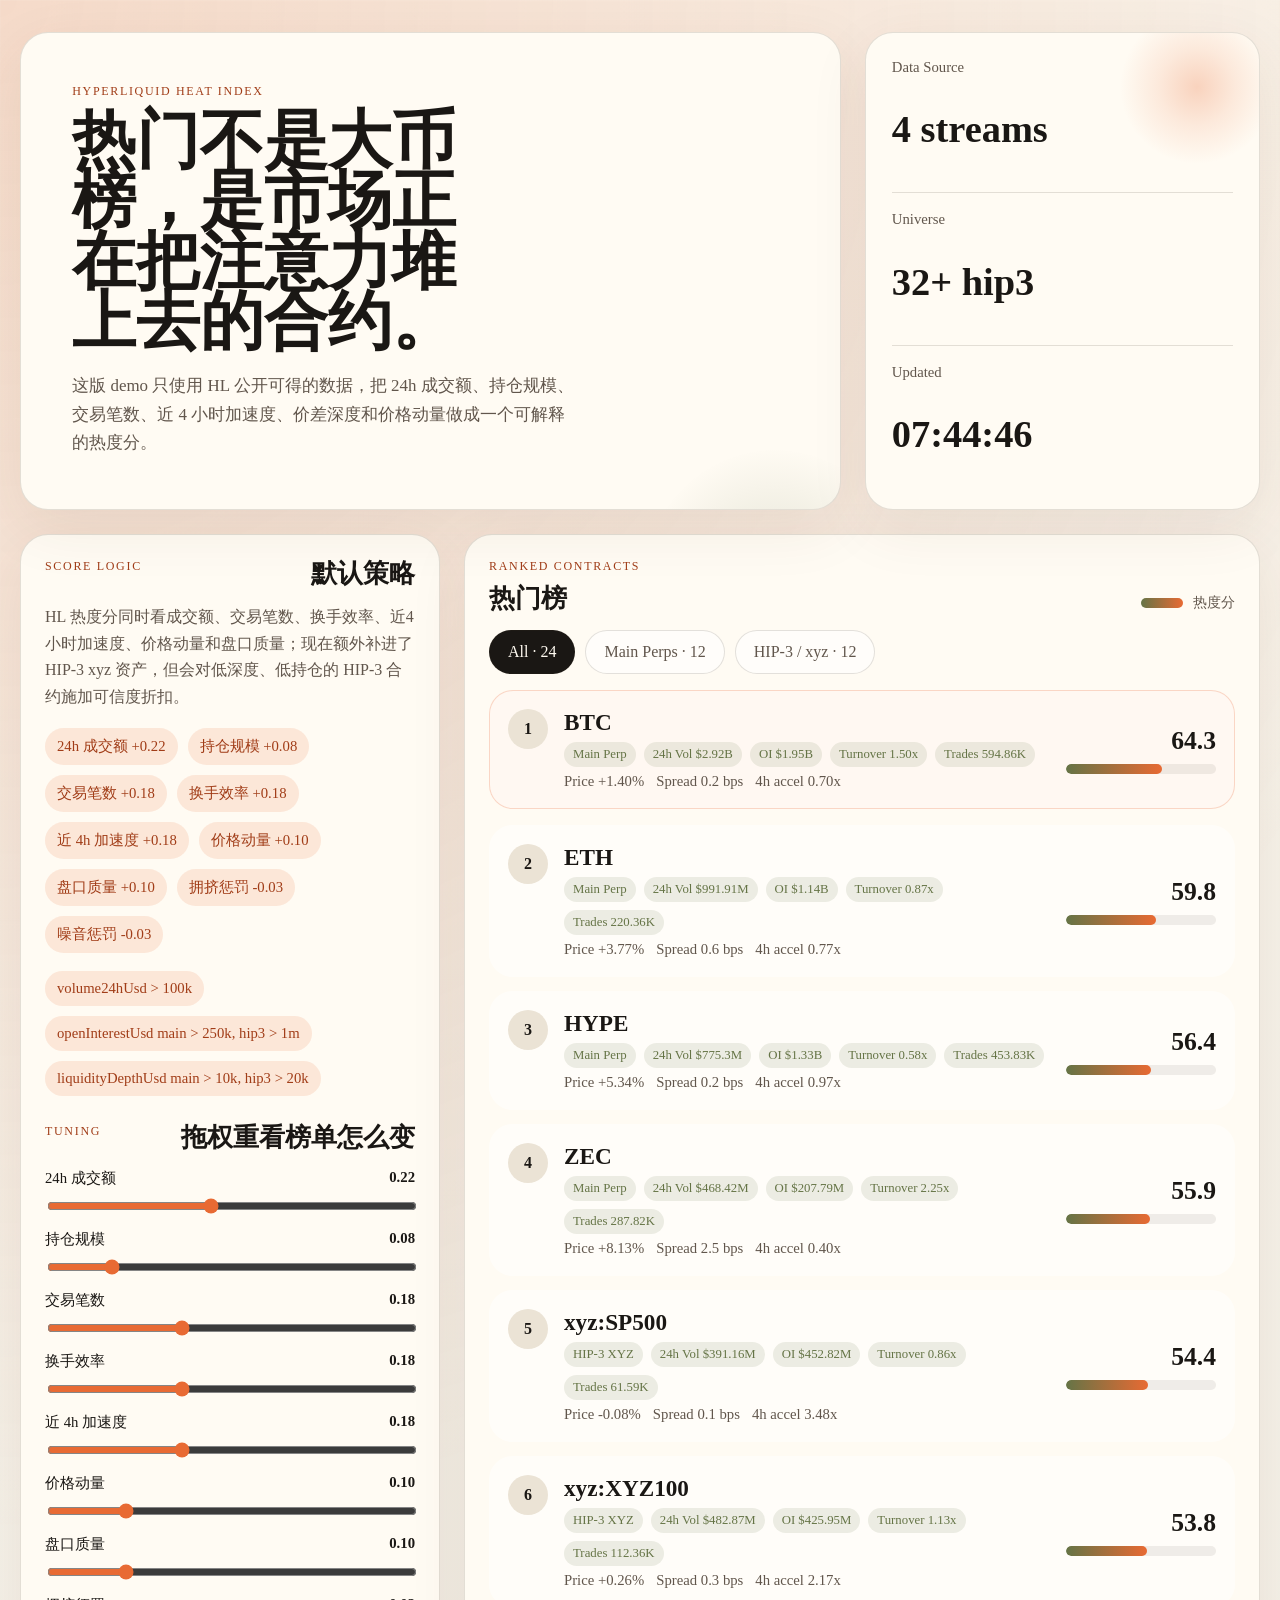
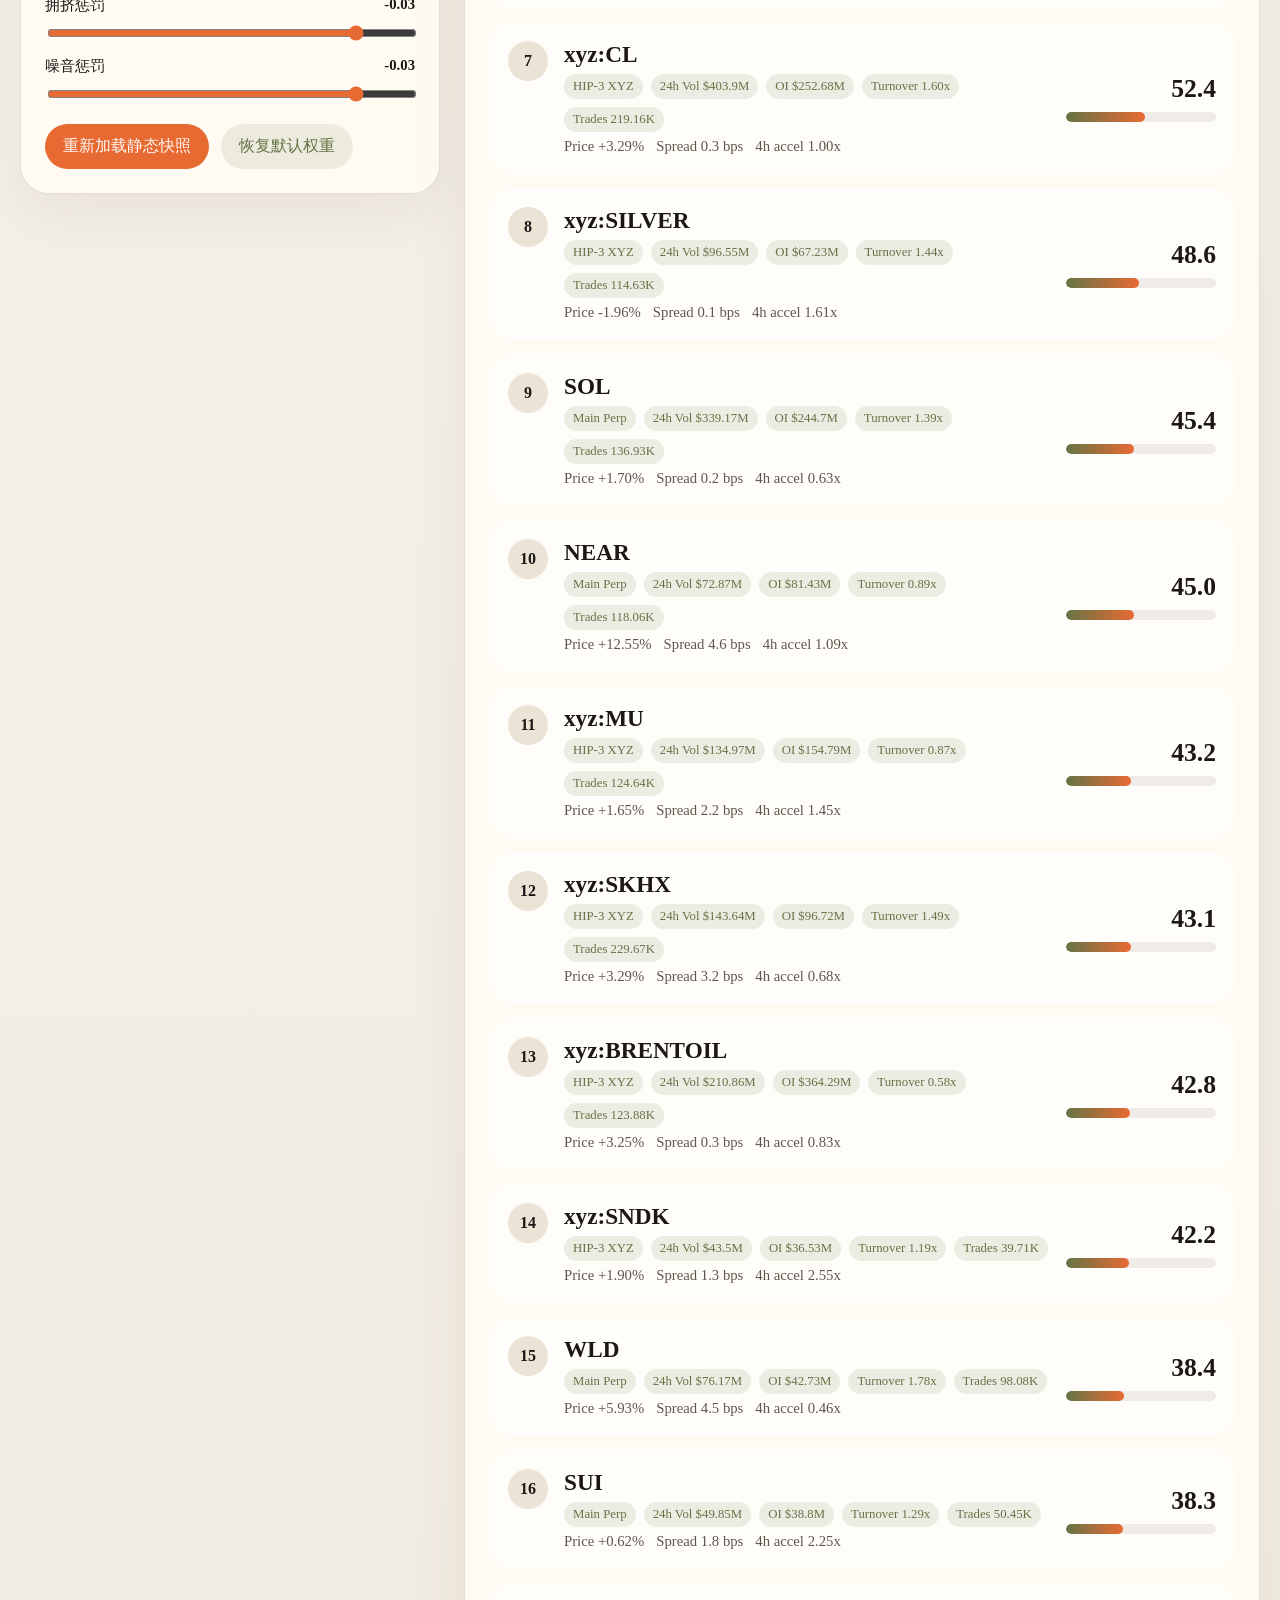
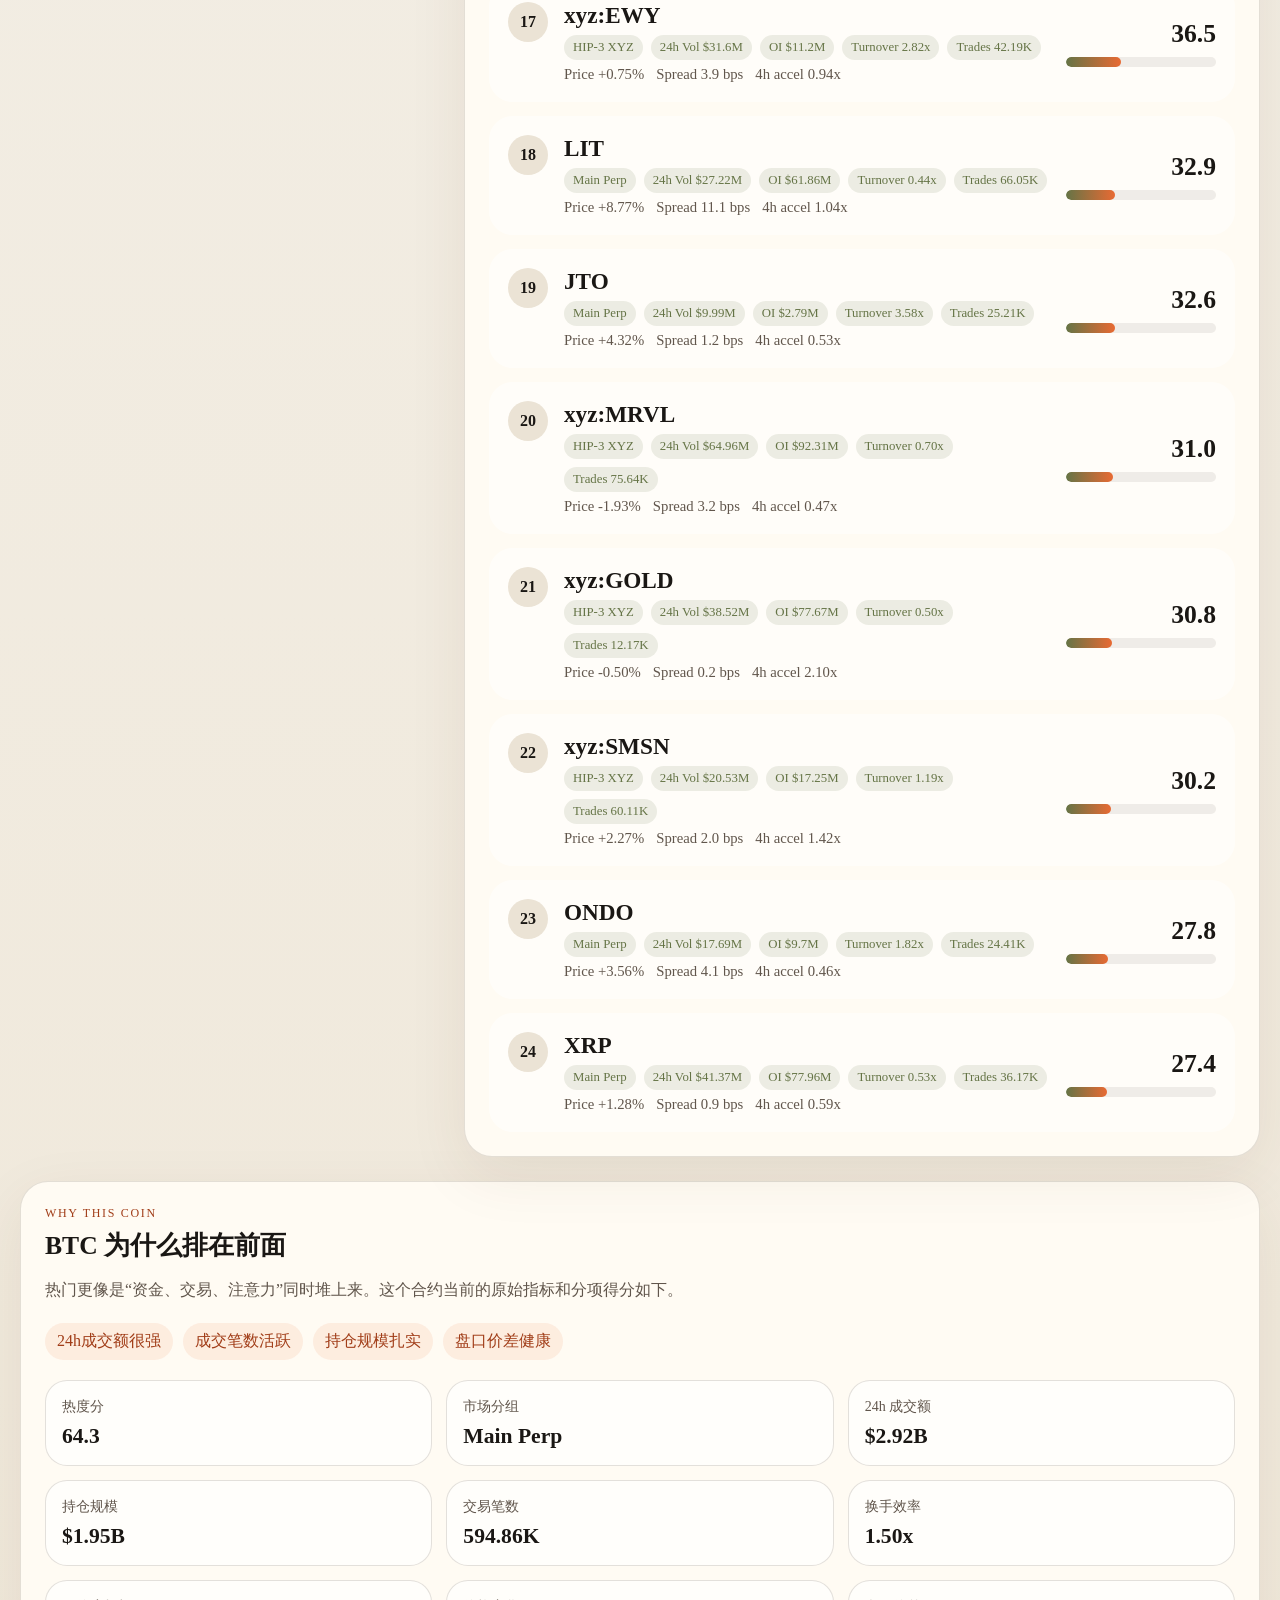
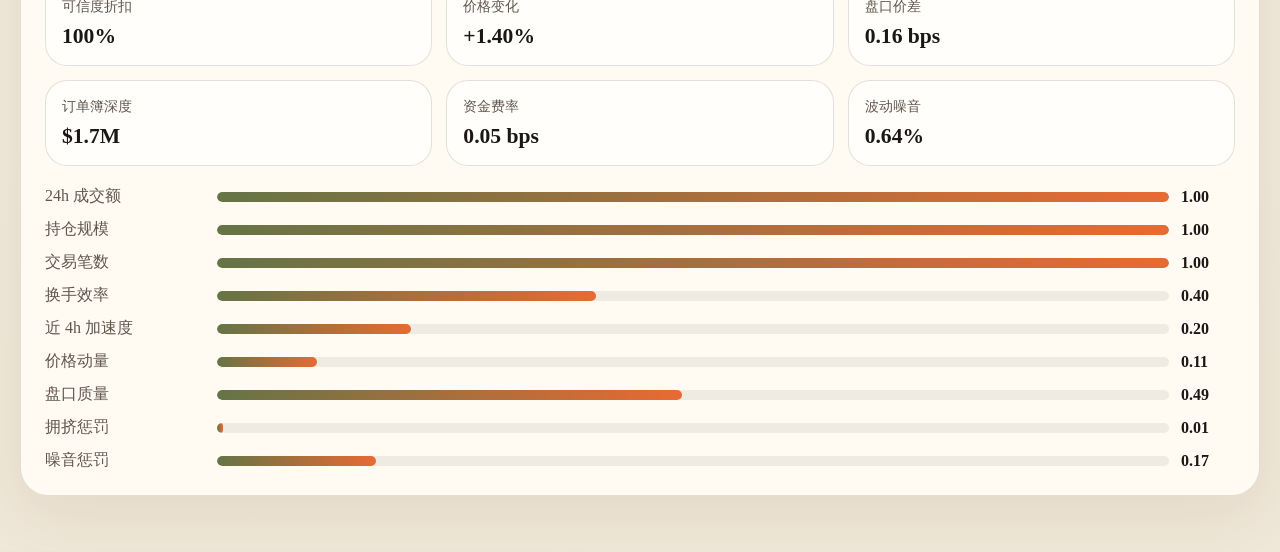
==== public/index.html @ 8cb5f877 "feat: add hyperliquid hot score demo" ====
<!doctype html>
<html lang="zh-CN">
  <head>
    <meta charset="UTF-8" />
    <meta name="viewport" content="width=device-width, initial-scale=1.0" />
    <title>HL Hot Score Demo</title>
    <link rel="stylesheet" href="./style.css" />
  </head>
  <body>
    <div class="page-shell">
      <section class="hero">
        <div class="hero-copy">
          <p class="eyebrow">Hyperliquid Heat Index</p>
          <h1>热门不是大币榜，是市场正在把注意力堆上去的合约。</h1>
          <p class="hero-text">
            这版 demo 只使用 HL 公开可得的数据，把 24h 成交额、持仓规模、交易笔数、近 4
            小时加速度、价差深度和价格动量做成一个可解释的热度分。
          </p>
        </div>
        <div class="hero-card">
          <div class="pulse"></div>
          <div class="hero-stat">
            <span>Data Source</span>
            <strong id="sourceCount">3 streams</strong>
          </div>
          <div class="hero-stat">
            <span>Universe</span>
            <strong id="candidateCount">--</strong>
          </div>
          <div class="hero-stat">
            <span>Updated</span>
            <strong id="updatedAt">--</strong>
          </div>
        </div>
      </section>

      <section class="workspace">
        <aside class="panel strategy-panel">
          <div class="panel-head">
            <p class="kicker">Score logic</p>
            <h2>默认策略</h2>
          </div>
          <p id="strategySummary" class="summary"></p>
          <div class="formula" id="formula"></div>
          <div class="filters" id="filters"></div>

          <div class="panel-head compact">
            <p class="kicker">Tuning</p>
            <h3>拖权重看榜单怎么变</h3>
          </div>
          <div id="sliders" class="sliders"></div>

          <div class="actions">
            <button id="refreshBtn" class="primary">刷新真实数据</button>
            <button id="resetBtn" class="ghost">恢复默认权重</button>
          </div>
        </aside>

        <main class="panel leaderboard-panel">
          <div class="panel-head">
            <div>
              <p class="kicker">Ranked contracts</p>
              <h2>热门榜</h2>
            </div>
            <div class="legend">
              <span class="legend-bar"></span>
              <span>热度分</span>
            </div>
          </div>
          <div id="segmentTabs" class="segment-tabs"></div>
          <div id="leaderboard" class="leaderboard"></div>
        </main>
      </section>

      <section class="panel detail-panel">
        <div class="panel-head">
          <div>
            <p class="kicker">Why this coin</p>
            <h2 id="detailTitle">点击右侧榜单查看拆解</h2>
          </div>
        </div>
        <div id="detailContent" class="detail-content empty">
          这里会展示单个合约的得分拆解、原始指标和为什么它会被判定为“热门”。
        </div>
      </section>
    </div>

    <script src="./app.js"></script>
  </body>
  </html>
---- public/style.css ----
:root {
  color-scheme: light;
  --bg: #f3efe7;
  --bg-strong: #ebe3d5;
  --paper: #fffaf1;
  --ink: #1a1714;
  --ink-soft: #61564c;
  --line: rgba(58, 43, 28, 0.14);
  --accent: #e86a33;
  --accent-deep: #a13d18;
  --accent-soft: rgba(232, 106, 51, 0.14);
  --moss: #657446;
  --shadow: 0 18px 60px rgba(86, 54, 28, 0.08);
  --radius: 28px;
}

* {
  box-sizing: border-box;
}

html,
body {
  margin: 0;
  min-height: 100%;
  font-family: Georgia, 'Iowan Old Style', 'Palatino Linotype', serif;
  background:
    radial-gradient(circle at top left, rgba(232, 106, 51, 0.18), transparent 28%),
    linear-gradient(180deg, #f8f3ea 0%, var(--bg) 42%, #efe7d8 100%);
  color: var(--ink);
}

body {
  padding: 32px 20px 56px;
}

.page-shell {
  max-width: 1440px;
  margin: 0 auto;
}

.hero {
  display: grid;
  grid-template-columns: minmax(0, 1.35fr) minmax(280px, 0.65fr);
  gap: 24px;
  align-items: stretch;
  margin-bottom: 24px;
}

.hero-copy,
.hero-card,
.panel {
  background: color-mix(in oklab, var(--paper) 88%, white);
  border: 1px solid var(--line);
  border-radius: var(--radius);
  box-shadow: var(--shadow);
}

.hero-copy {
  padding: clamp(28px, 4vw, 52px);
  position: relative;
  overflow: hidden;
}

.hero-copy::after {
  content: '';
  position: absolute;
  inset: auto -8% -42% auto;
  width: 260px;
  height: 260px;
  border-radius: 999px;
  background: radial-gradient(circle, rgba(101, 116, 70, 0.18), transparent 72%);
}

.eyebrow,
.kicker {
  margin: 0 0 12px;
  letter-spacing: 0.14em;
  text-transform: uppercase;
  font-size: 12px;
  color: var(--accent-deep);
}

h1,
h2,
h3,
p {
  margin: 0;
}

h1 {
  max-width: 12ch;
  font-size: clamp(2.8rem, 5vw, 5rem);
  line-height: 0.94;
  font-weight: 600;
}

.hero-text {
  max-width: 60ch;
  margin-top: 20px;
  color: var(--ink-soft);
  font-size: 1.06rem;
  line-height: 1.7;
}

.hero-card {
  position: relative;
  padding: 26px;
  display: grid;
  gap: 18px;
  overflow: hidden;
}

.pulse {
  position: absolute;
  top: -26px;
  right: -18px;
  width: 160px;
  height: 160px;
  border-radius: 999px;
  background:
    radial-gradient(circle, rgba(232, 106, 51, 0.28) 0%, rgba(232, 106, 51, 0.12) 34%, transparent 68%);
  animation: pulse 5s ease-in-out infinite;
}

.hero-stat {
  position: relative;
  z-index: 1;
  display: grid;
  gap: 4px;
  padding-bottom: 14px;
  border-bottom: 1px solid var(--line);
}

.hero-stat:last-child {
  border-bottom: 0;
  padding-bottom: 0;
}

.hero-stat span {
  color: var(--ink-soft);
  font-size: 0.92rem;
}

.hero-stat strong {
  font-size: clamp(1.5rem, 3vw, 2.4rem);
  font-weight: 600;
}

.workspace {
  display: grid;
  grid-template-columns: minmax(320px, 420px) minmax(0, 1fr);
  gap: 24px;
  align-items: start;
}

.panel {
  padding: 24px;
}

.panel-head {
  display: flex;
  justify-content: space-between;
  gap: 16px;
  align-items: end;
  margin-bottom: 18px;
}

.panel-head.compact {
  margin-top: 28px;
}

.panel-head h2,
.panel-head h3 {
  font-size: 1.6rem;
  line-height: 1;
}

.summary,
.detail-copy,
.metric-note {
  color: var(--ink-soft);
  line-height: 1.65;
}

.formula,
.filters {
  display: flex;
  flex-wrap: wrap;
  gap: 10px;
  margin-top: 18px;
}

.formula span,
.filters span {
  padding: 9px 12px;
  border-radius: 999px;
  background: var(--accent-soft);
  color: var(--accent-deep);
  font-size: 0.92rem;
}

.sliders {
  display: grid;
  gap: 14px;
  margin-top: 16px;
}

.slider-row {
  display: grid;
  gap: 8px;
}

.slider-meta {
  display: flex;
  justify-content: space-between;
  gap: 12px;
  font-size: 0.92rem;
}

.slider-meta strong {
  font-weight: 600;
}

input[type='range'] {
  width: 100%;
  accent-color: var(--accent);
}

.actions {
  display: flex;
  gap: 12px;
  margin-top: 20px;
}

button {
  border: 0;
  border-radius: 999px;
  padding: 12px 18px;
  font: inherit;
  cursor: pointer;
  transition:
    transform 180ms ease,
    background 180ms ease,
    color 180ms ease;
}

button:hover {
  transform: translateY(-1px);
}

button.primary {
  background: var(--accent);
  color: #fff8f4;
}

button.ghost {
  background: rgba(101, 116, 70, 0.12);
  color: var(--moss);
}

.leaderboard {
  display: grid;
  gap: 14px;
}

.segment-tabs {
  display: flex;
  flex-wrap: wrap;
  gap: 10px;
  margin-bottom: 18px;
}

.segment-tab {
  border: 1px solid var(--line);
  background: rgba(255, 255, 255, 0.6);
  color: var(--ink-soft);
}

.segment-tab.active {
  background: var(--ink);
  color: var(--paper);
}

.leader-row {
  display: grid;
  grid-template-columns: auto 1fr auto;
  gap: 16px;
  padding: 18px;
  border-radius: 24px;
  border: 1px solid transparent;
  background: rgba(255, 255, 255, 0.55);
  transition:
    transform 200ms ease,
    border-color 200ms ease,
    background 200ms ease;
  cursor: pointer;
}

.leader-row:hover,
.leader-row.active {
  transform: translateY(-2px);
  border-color: rgba(232, 106, 51, 0.24);
  background: rgba(255, 248, 242, 0.92);
}

.rank {
  width: 40px;
  height: 40px;
  border-radius: 50%;
  background: var(--bg-strong);
  display: grid;
  place-items: center;
  font-weight: 700;
}

.coin-meta {
  display: grid;
  gap: 6px;
}

.coin-meta h3 {
  font-size: 1.45rem;
}

.badges {
  display: flex;
  flex-wrap: wrap;
  gap: 8px;
}

.badge {
  font-size: 0.8rem;
  padding: 5px 9px;
  border-radius: 999px;
  background: rgba(101, 116, 70, 0.12);
  color: var(--moss);
}

.leader-score {
  min-width: 150px;
  display: grid;
  gap: 8px;
  align-content: center;
}

.leader-score strong {
  font-size: 1.6rem;
  text-align: right;
}

.bar {
  width: 100%;
  height: 10px;
  border-radius: 999px;
  overflow: hidden;
  background: rgba(58, 43, 28, 0.08);
}

.bar > span {
  display: block;
  height: 100%;
  border-radius: inherit;
  background: linear-gradient(90deg, var(--moss), var(--accent));
}

.subline {
  display: flex;
  flex-wrap: wrap;
  gap: 12px;
  color: var(--ink-soft);
  font-size: 0.92rem;
}

.legend {
  display: inline-flex;
  align-items: center;
  gap: 10px;
  color: var(--ink-soft);
  font-size: 0.9rem;
}

.legend-bar {
  width: 42px;
  height: 10px;
  border-radius: 999px;
  background: linear-gradient(90deg, var(--moss), var(--accent));
}

.detail-panel {
  margin-top: 24px;
}

.detail-content {
  display: grid;
  gap: 20px;
}

.detail-content.empty {
  color: var(--ink-soft);
}

.detail-grid {
  display: grid;
  grid-template-columns: repeat(3, minmax(0, 1fr));
  gap: 14px;
}

.metric-card {
  padding: 16px;
  border-radius: 22px;
  background: rgba(255, 255, 255, 0.62);
  border: 1px solid var(--line);
}

.metric-card span {
  display: block;
  color: var(--ink-soft);
  font-size: 0.88rem;
  margin-bottom: 8px;
}

.metric-card strong {
  font-size: 1.35rem;
}

.reasons {
  display: flex;
  flex-wrap: wrap;
  gap: 10px;
}

.reason-pill {
  padding: 8px 12px;
  border-radius: 999px;
  background: rgba(232, 106, 51, 0.1);
  color: var(--accent-deep);
}

.breakdown-list {
  display: grid;
  gap: 12px;
}

.breakdown-row {
  display: grid;
  grid-template-columns: 160px 1fr 54px;
  gap: 12px;
  align-items: center;
}

.breakdown-row span {
  color: var(--ink-soft);
}

@keyframes pulse {
  0%,
  100% {
    transform: scale(0.92);
    opacity: 0.88;
  }
  50% {
    transform: scale(1.06);
    opacity: 1;
  }
}

@media (max-width: 980px) {
  .hero,
  .workspace {
    grid-template-columns: 1fr;
  }

  .detail-grid {
    grid-template-columns: 1fr 1fr;
  }
}

@media (max-width: 720px) {
  body {
    padding-inline: 14px;
  }

  .panel,
  .hero-card,
  .hero-copy {
    padding: 18px;
    border-radius: 22px;
  }

  .leader-row {
    grid-template-columns: 1fr;
  }

  .leader-score strong {
    text-align: left;
  }

  .detail-grid {
    grid-template-columns: 1fr;
  }

  .breakdown-row {
    grid-template-columns: 1fr;
  }
}
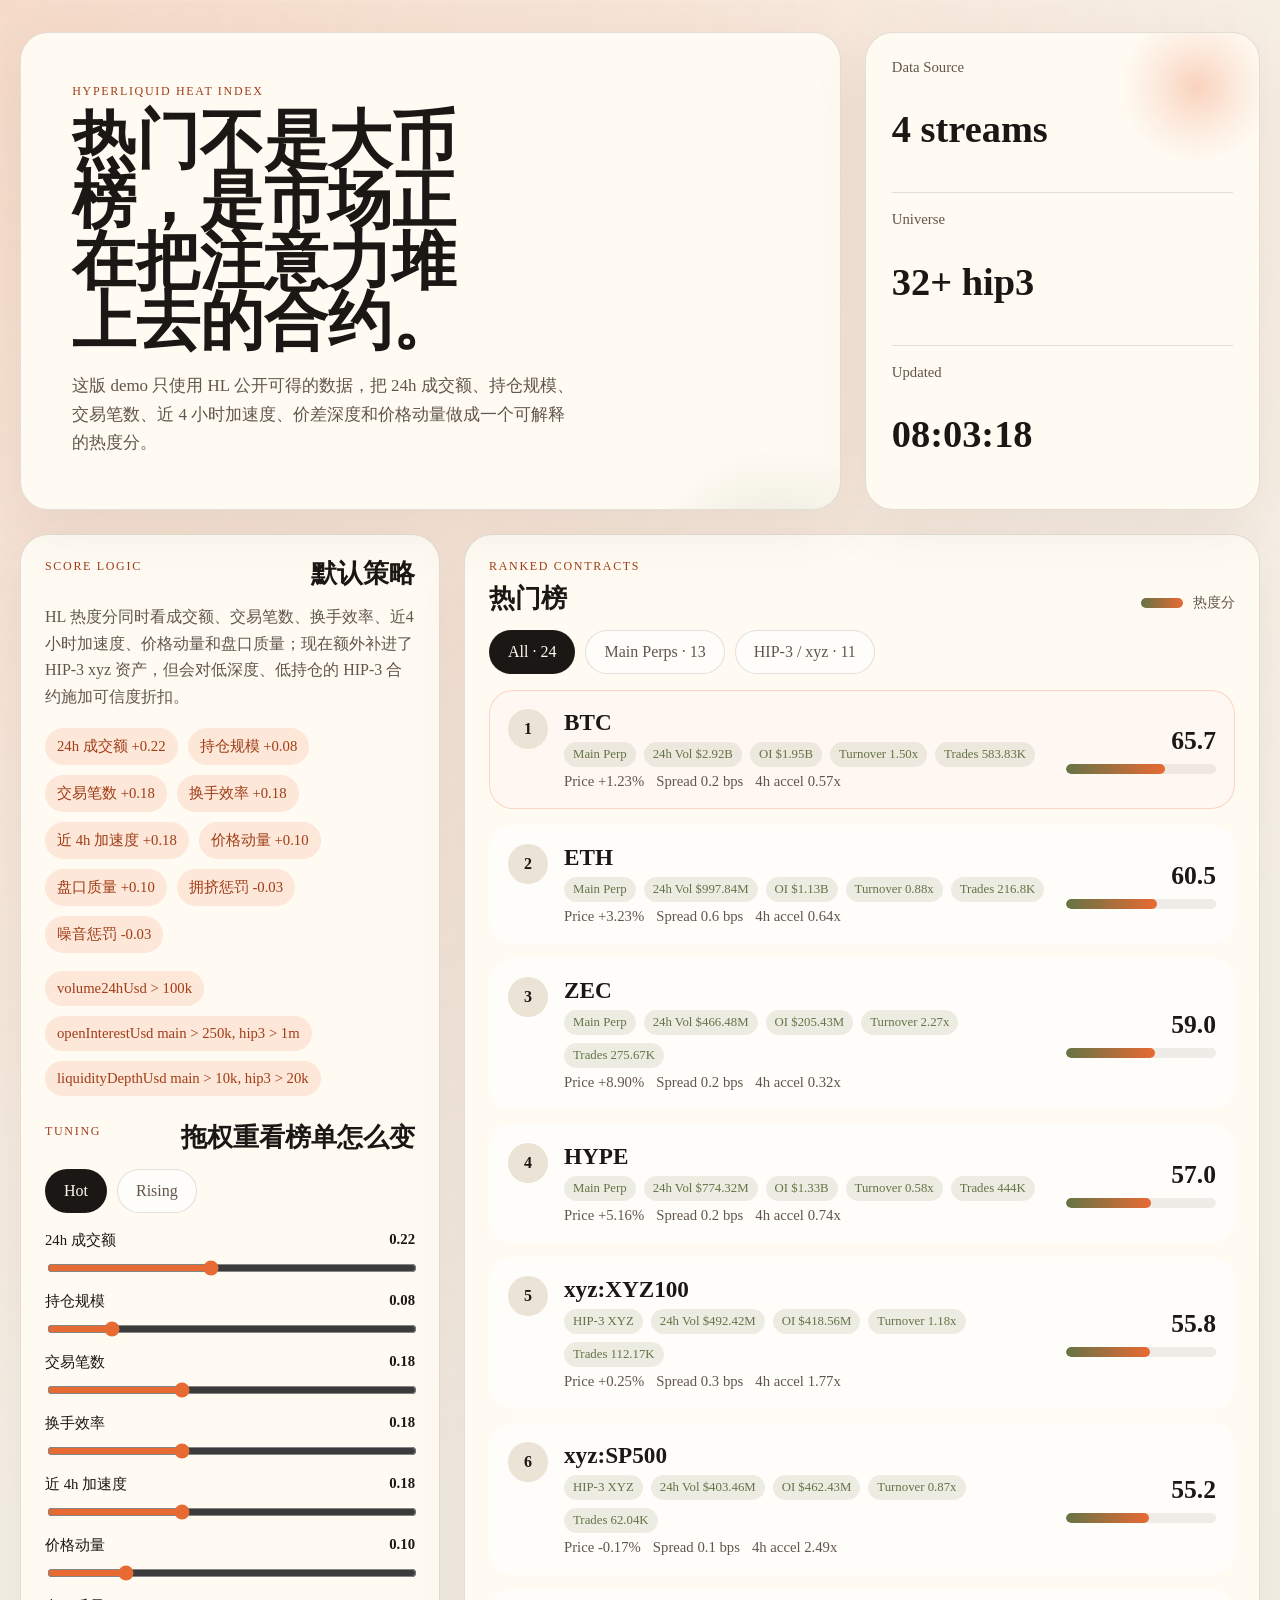
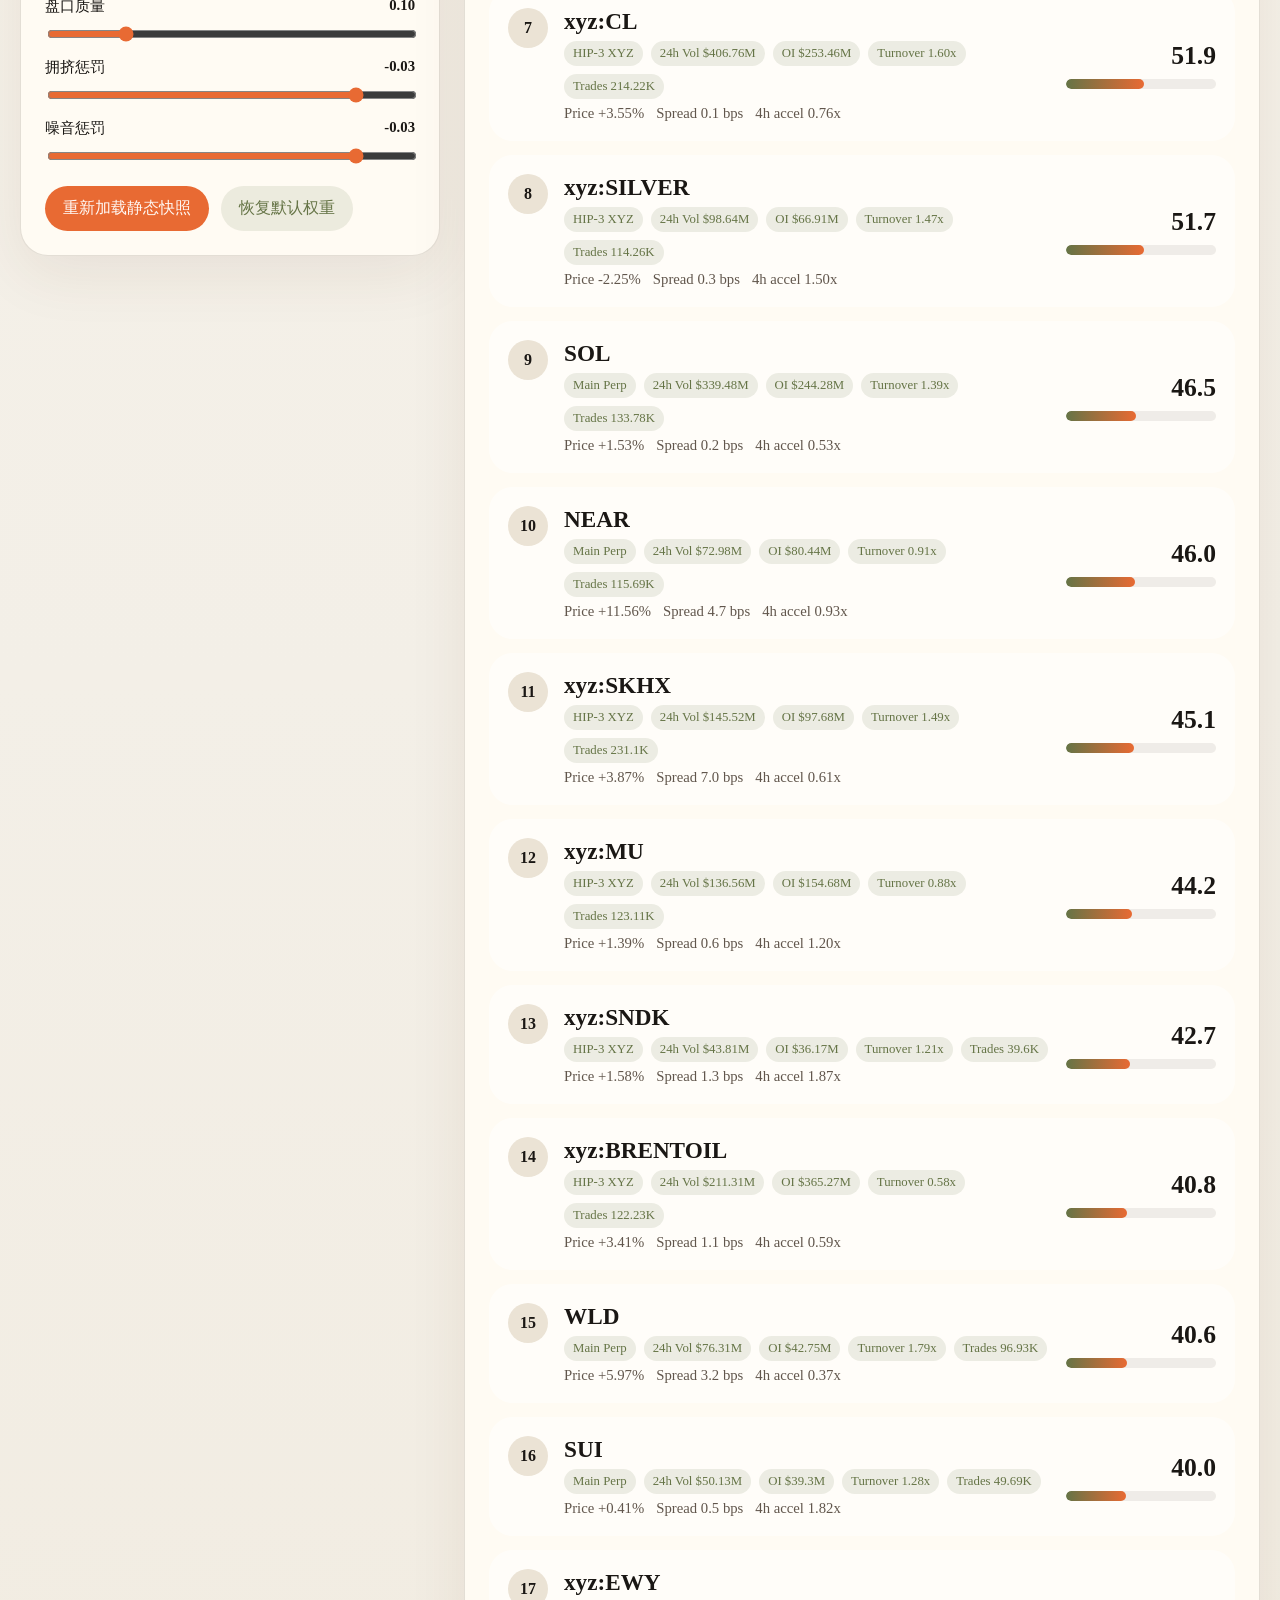
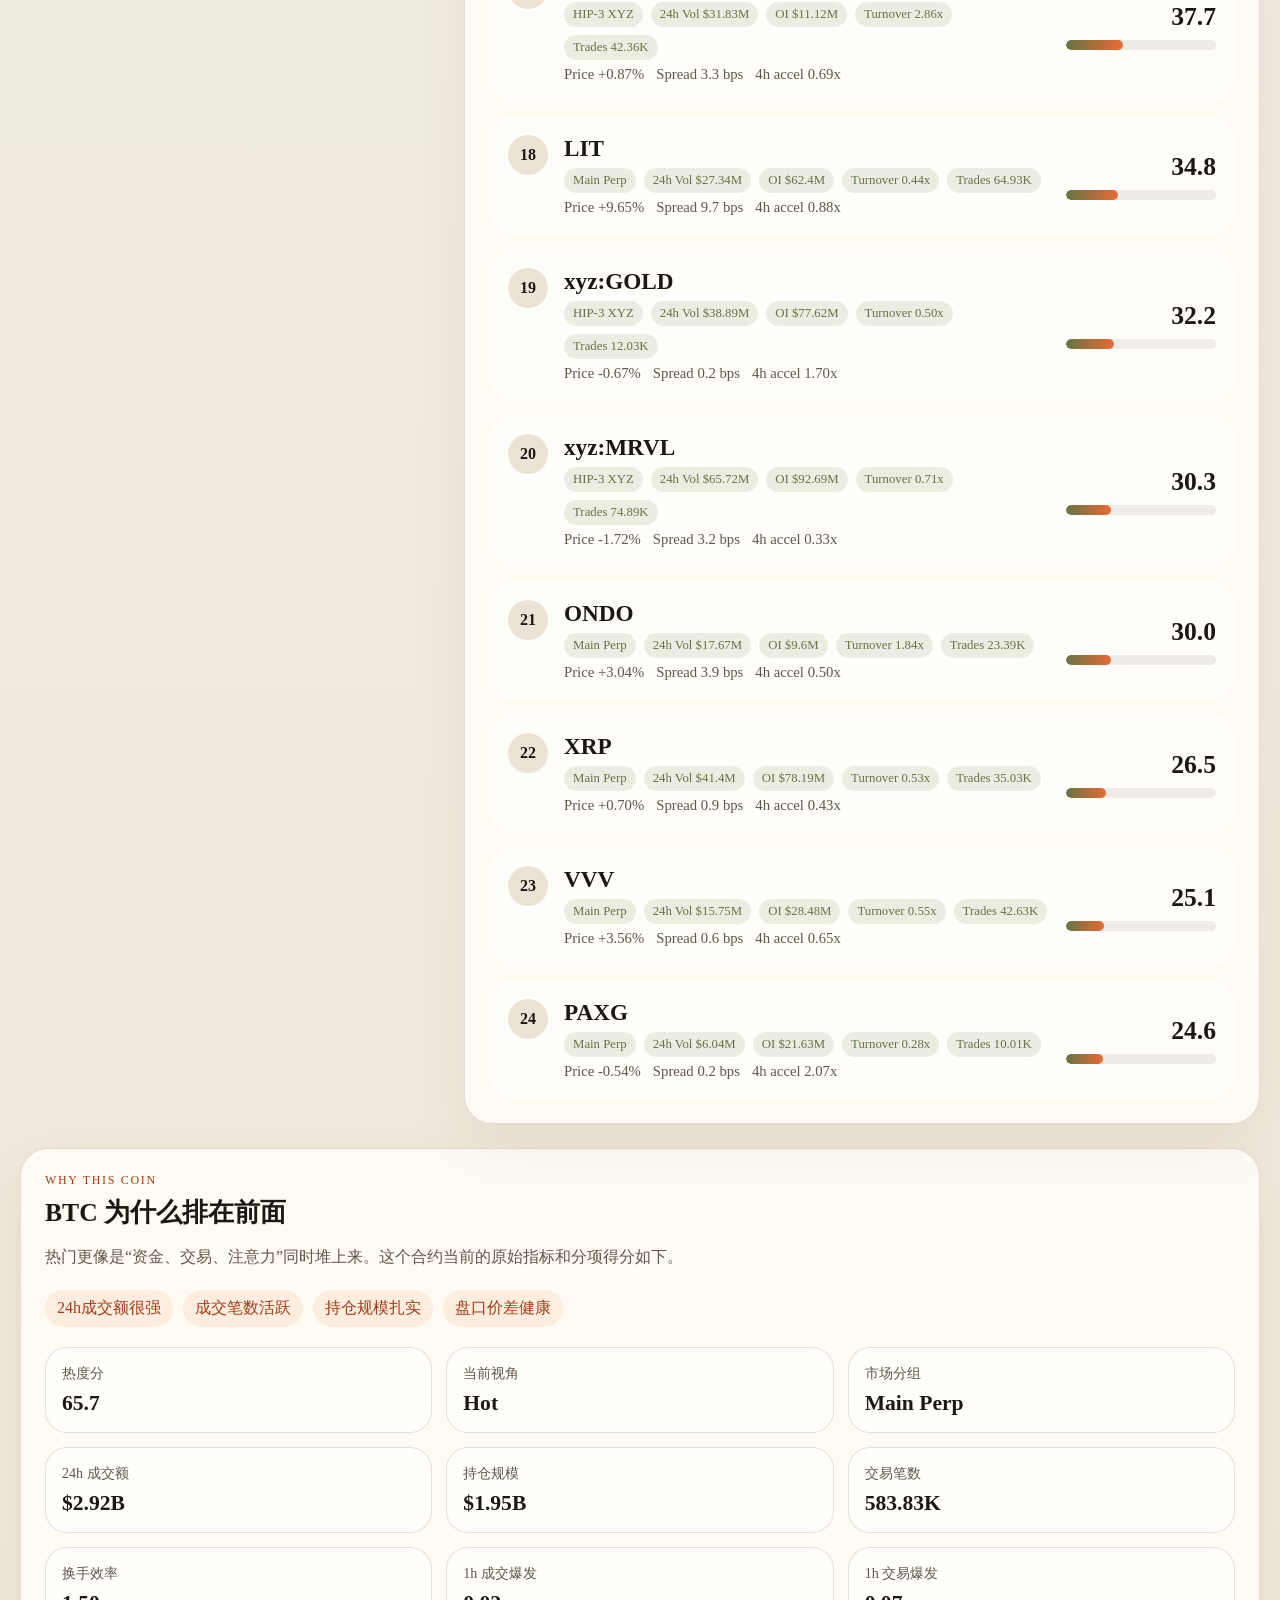
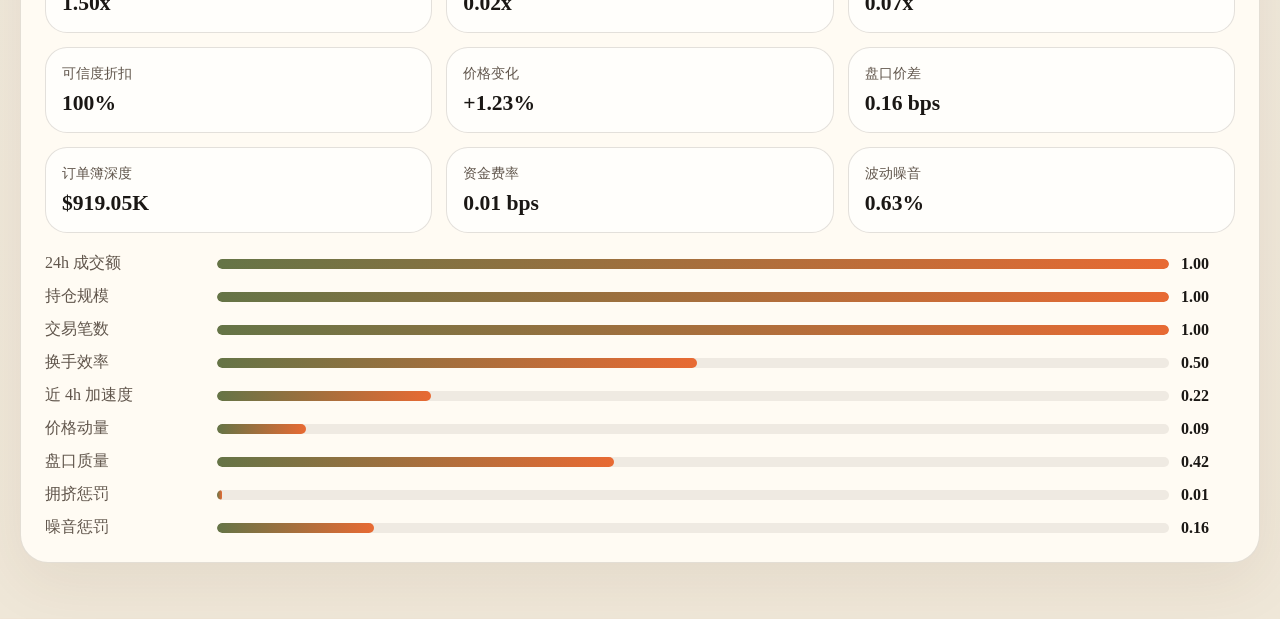
==== commit a8b91a2d: "feat: add rising leaderboard view" ====
--- a/public/index.html
+++ b/public/index.html
@@ -48,6 +48,7 @@
             <p class="kicker">Tuning</p>
             <h3>拖权重看榜单怎么变</h3>
           </div>
+          <div id="viewTabs" class="segment-tabs"></div>
           <div id="sliders" class="sliders"></div>
 
           <div class="actions">
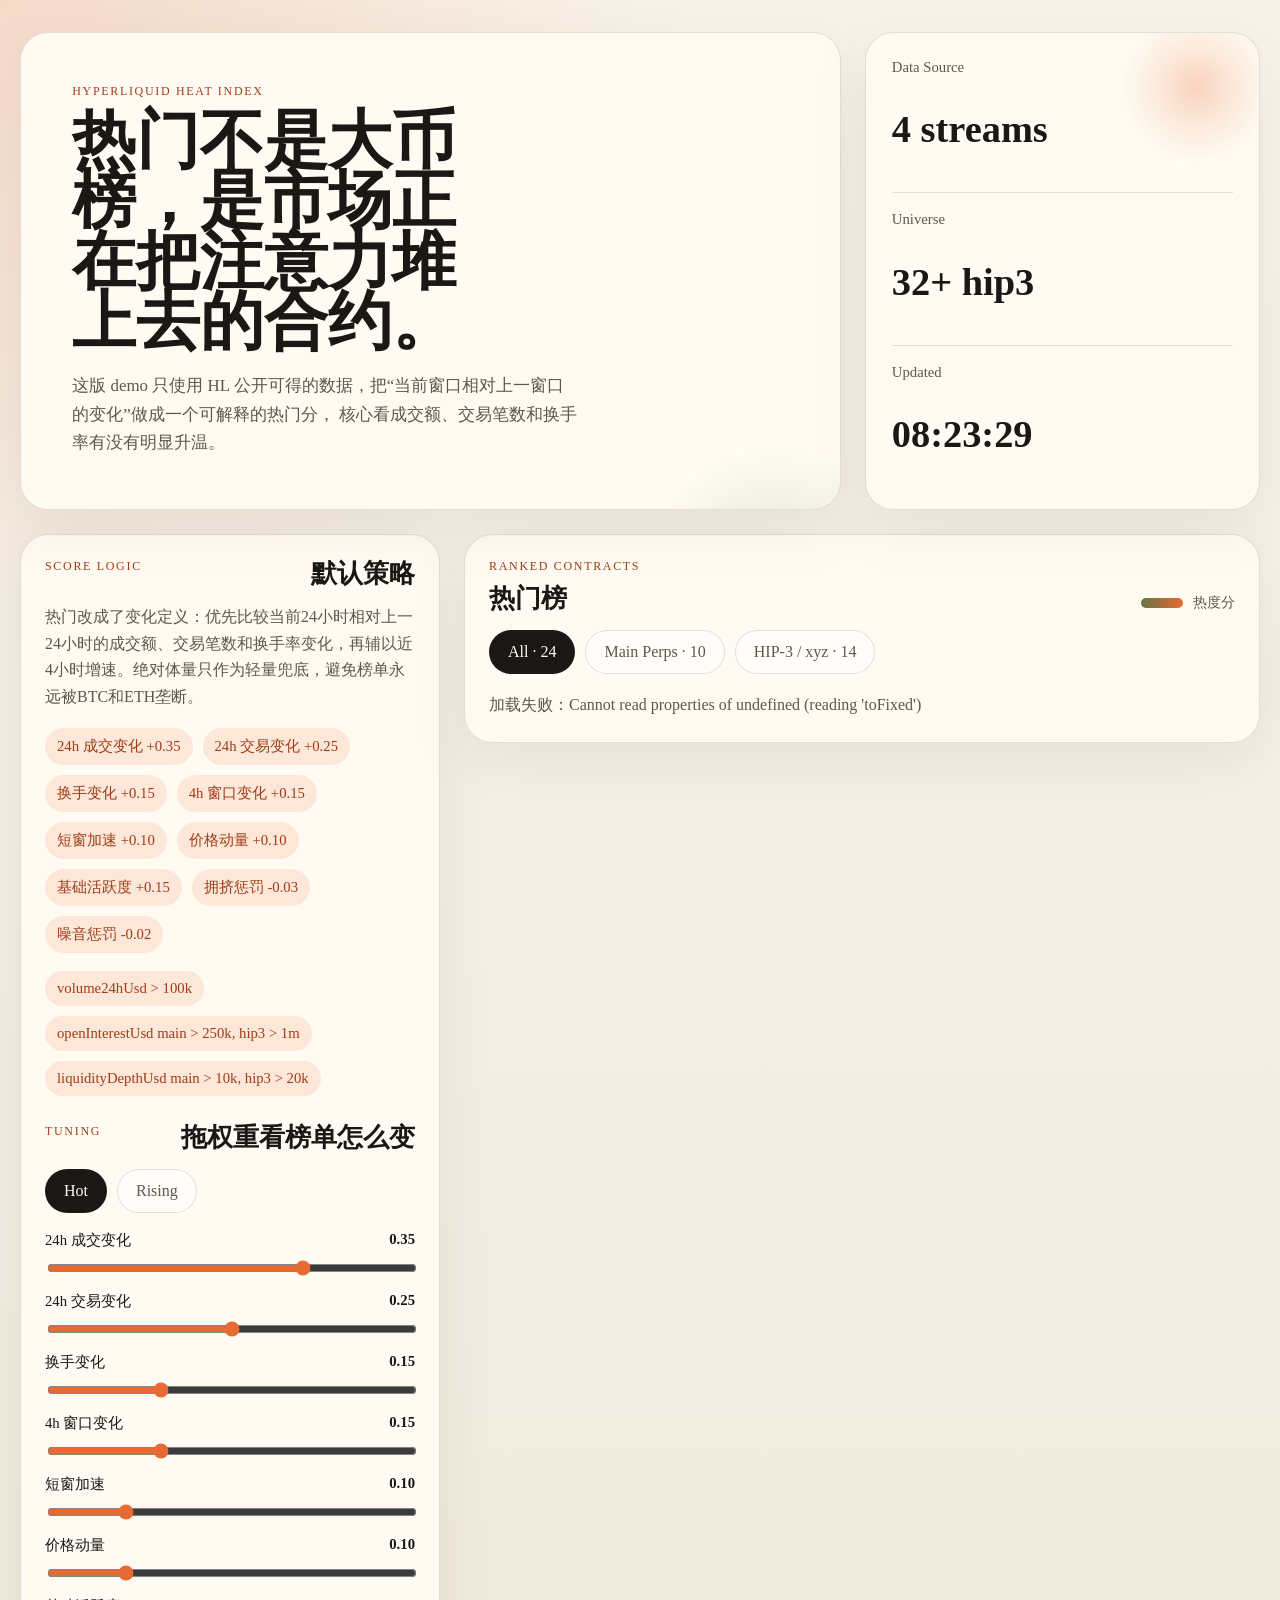
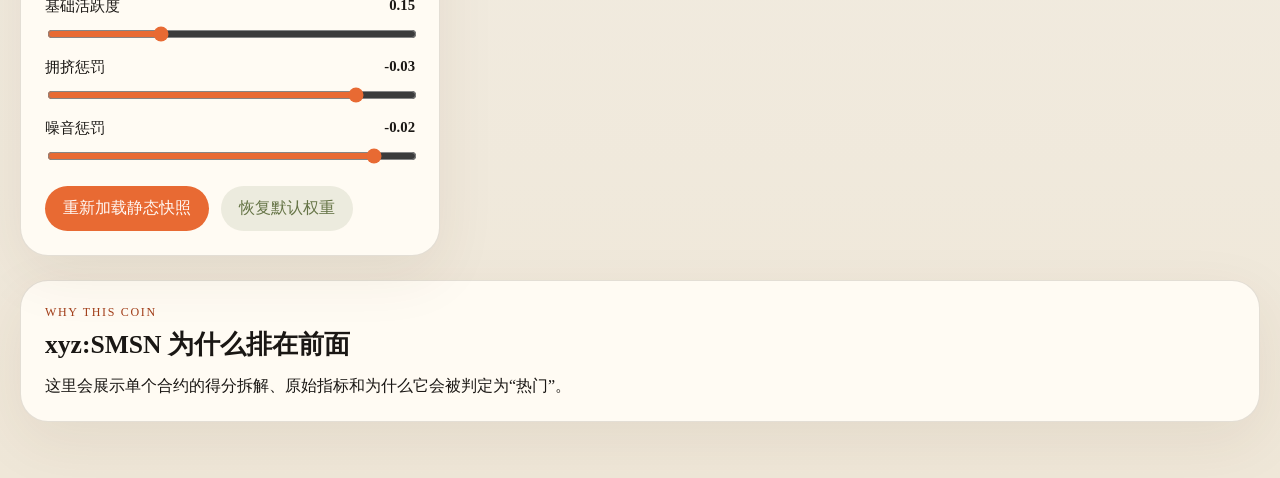
==== commit c63a3fcd: "feat: redefine hot leaderboard by period-over-period change" ====
--- a/public/index.html
+++ b/public/index.html
@@ -13,8 +13,8 @@
           <p class="eyebrow">Hyperliquid Heat Index</p>
           <h1>热门不是大币榜，是市场正在把注意力堆上去的合约。</h1>
           <p class="hero-text">
-            这版 demo 只使用 HL 公开可得的数据，把 24h 成交额、持仓规模、交易笔数、近 4
-            小时加速度、价差深度和价格动量做成一个可解释的热度分。
+            这版 demo 只使用 HL 公开可得的数据，把“当前窗口相对上一窗口的变化”做成一个可解释的热门分，
+            核心看成交额、交易笔数和换手率有没有明显升温。
           </p>
         </div>
         <div class="hero-card">
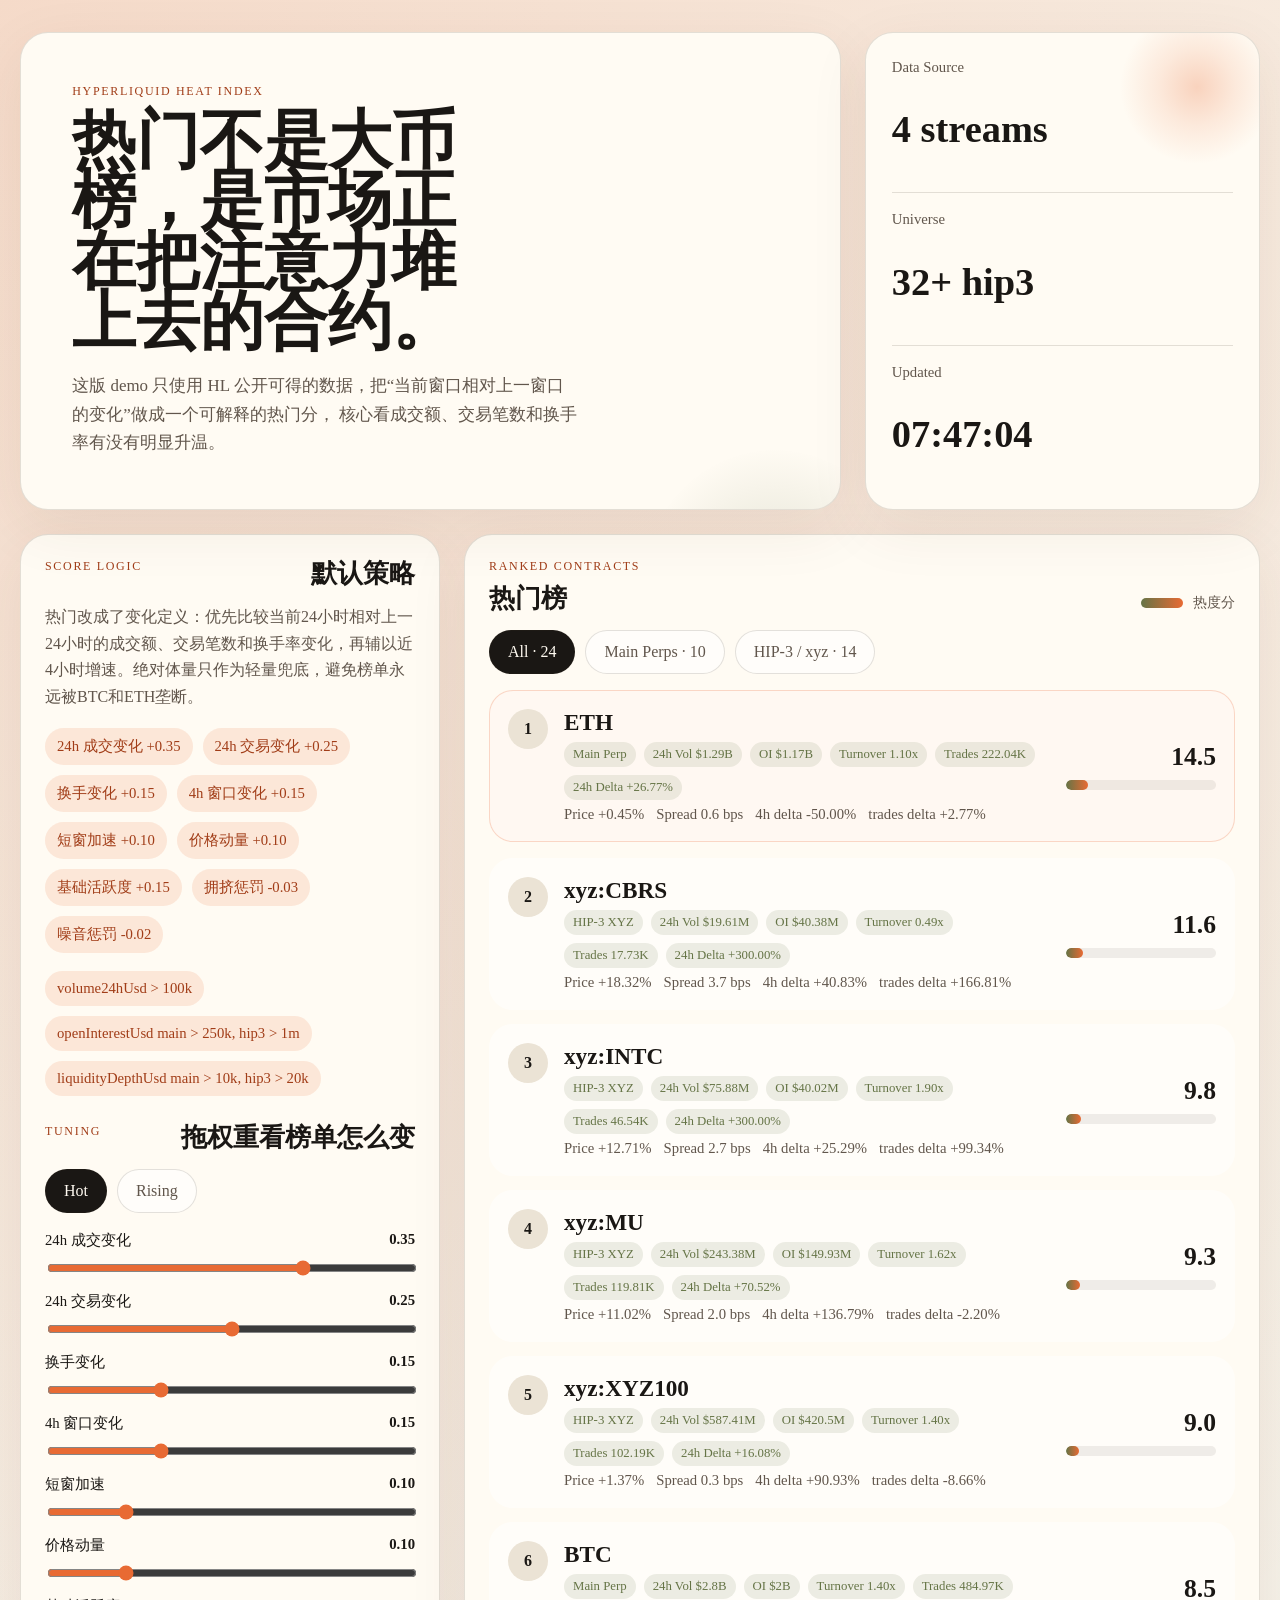
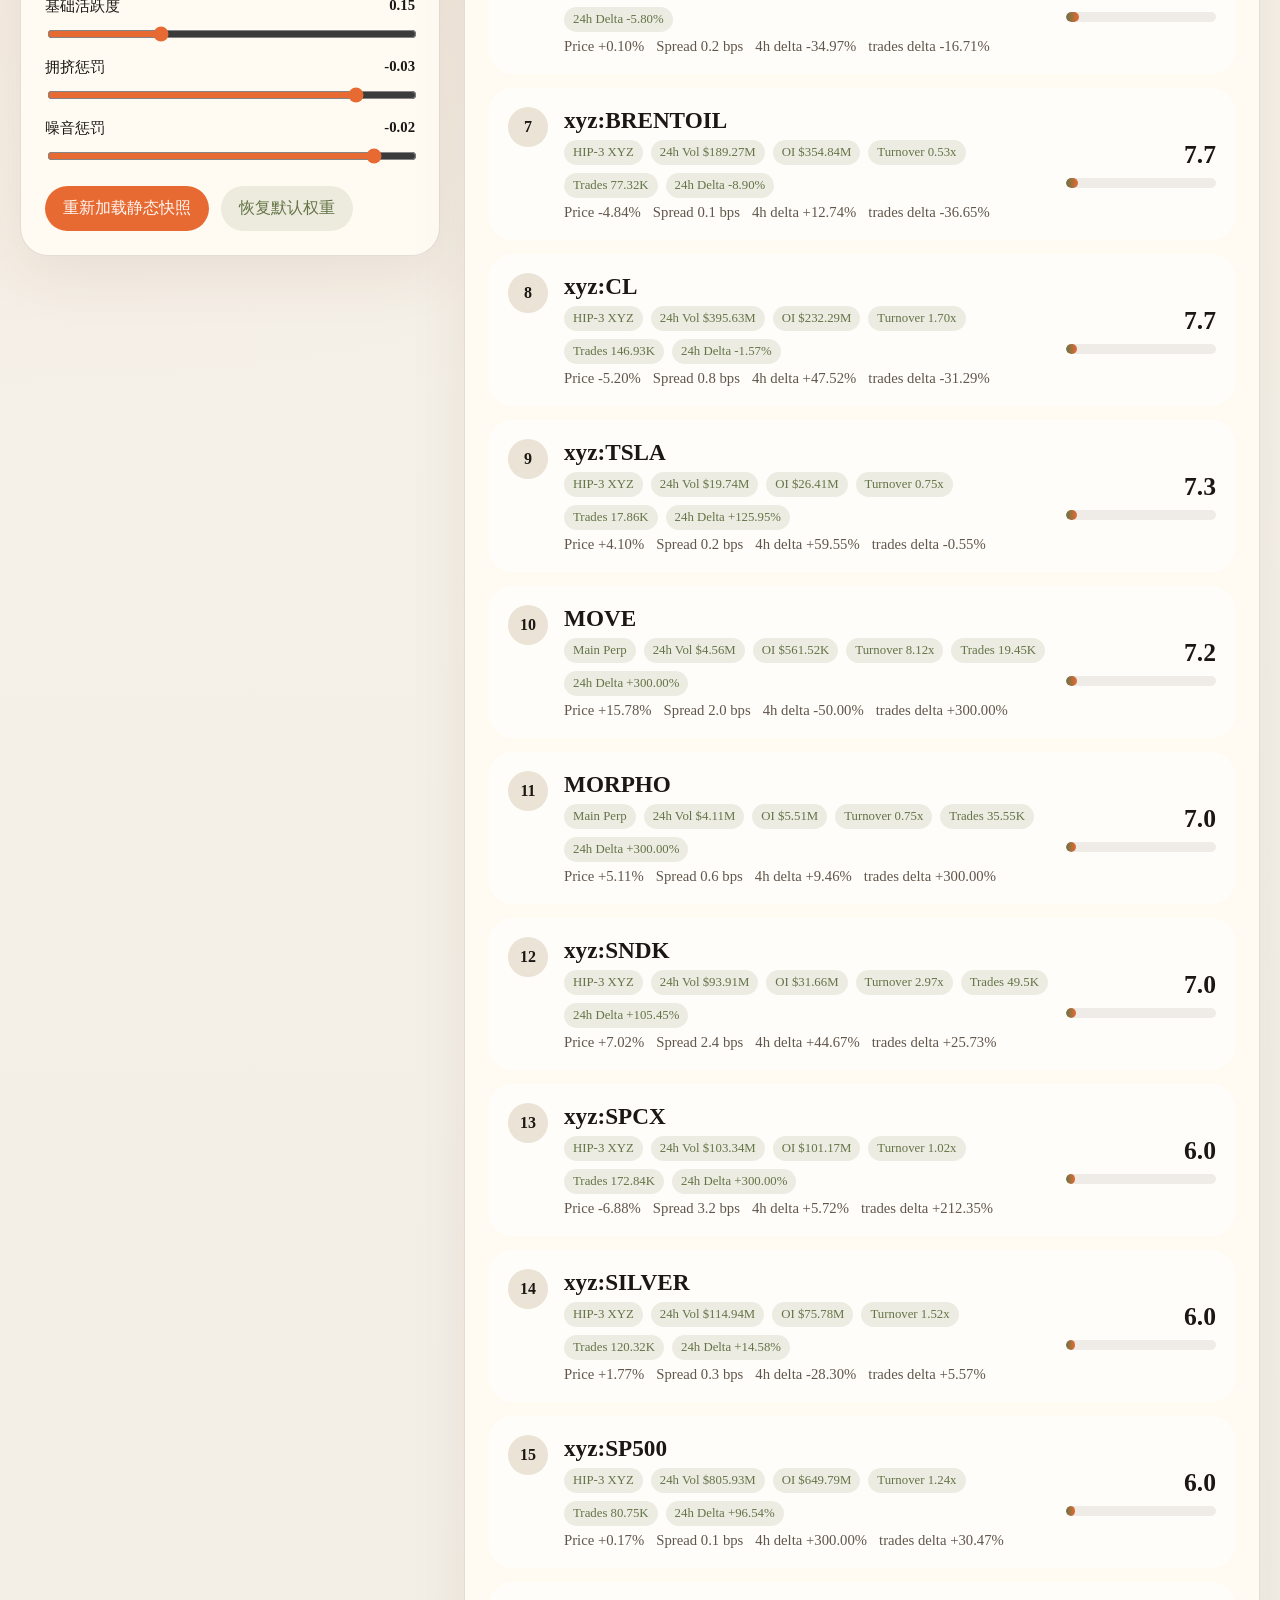
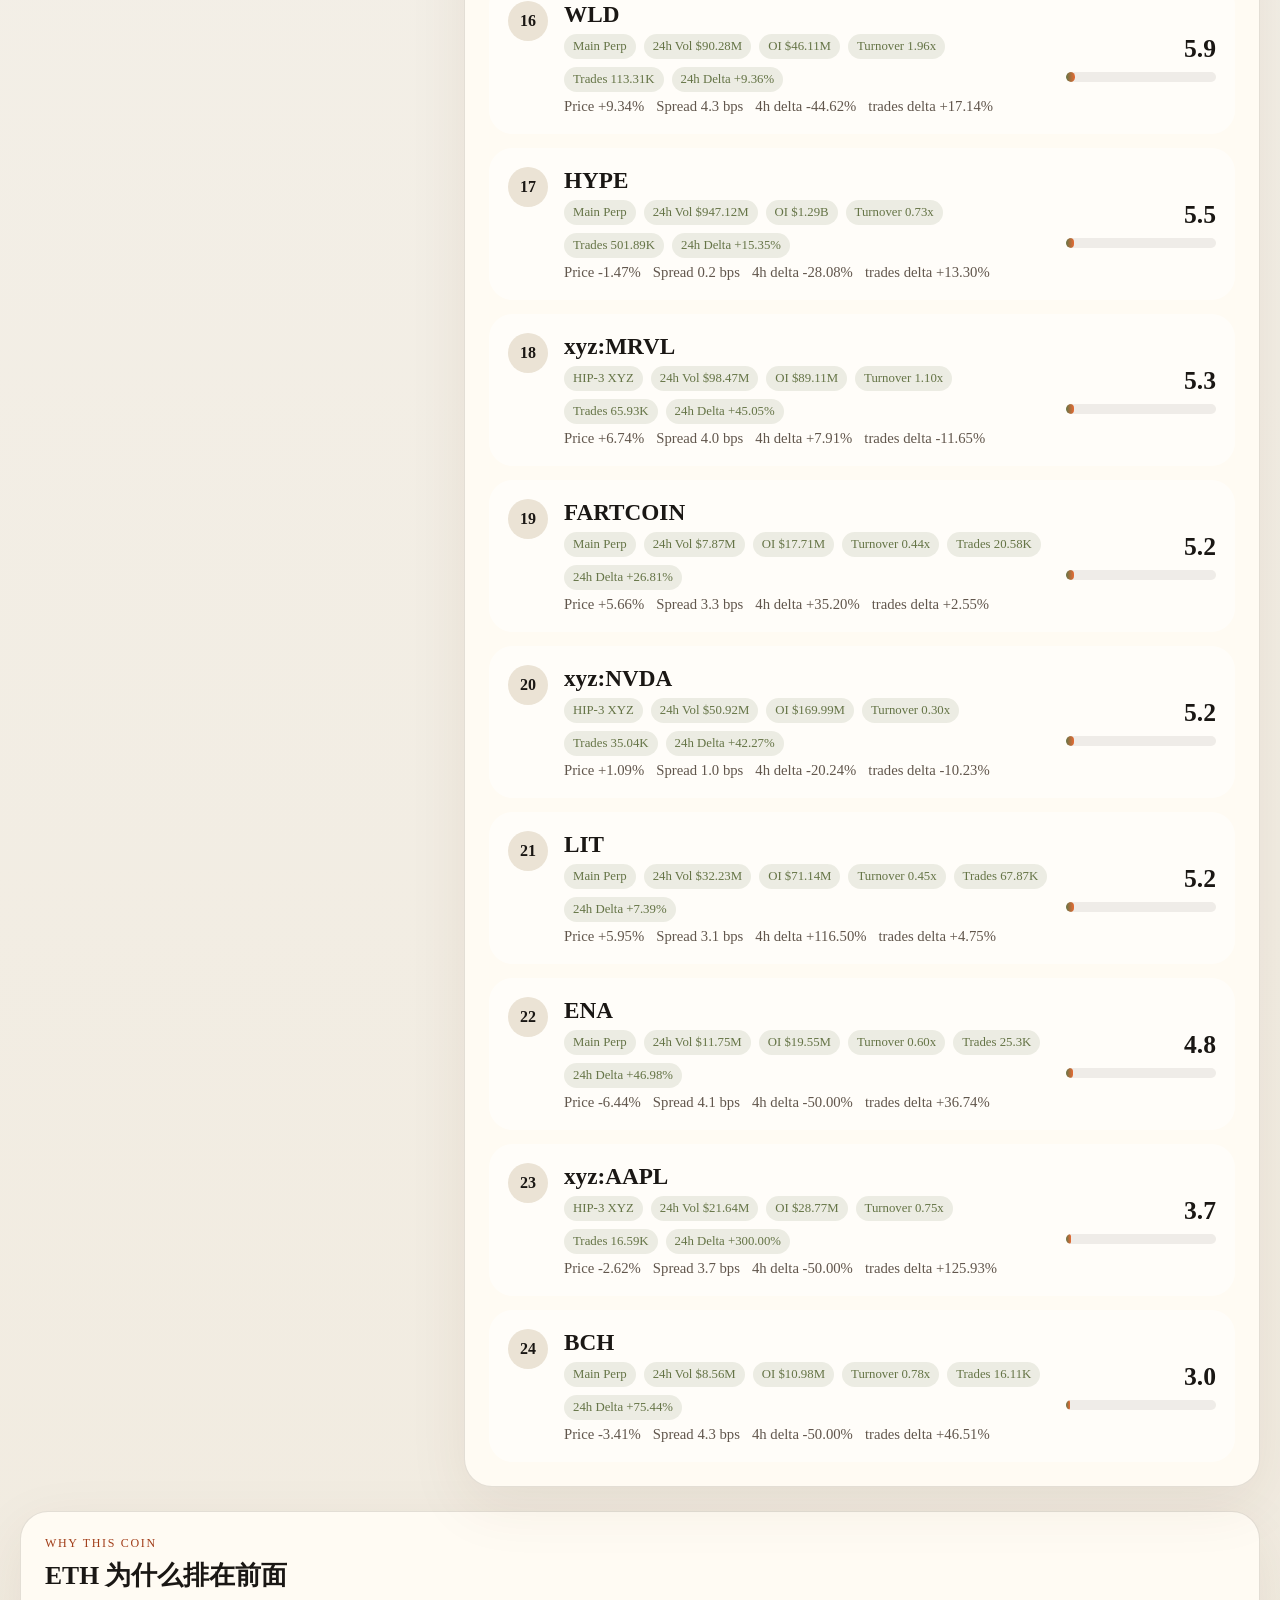
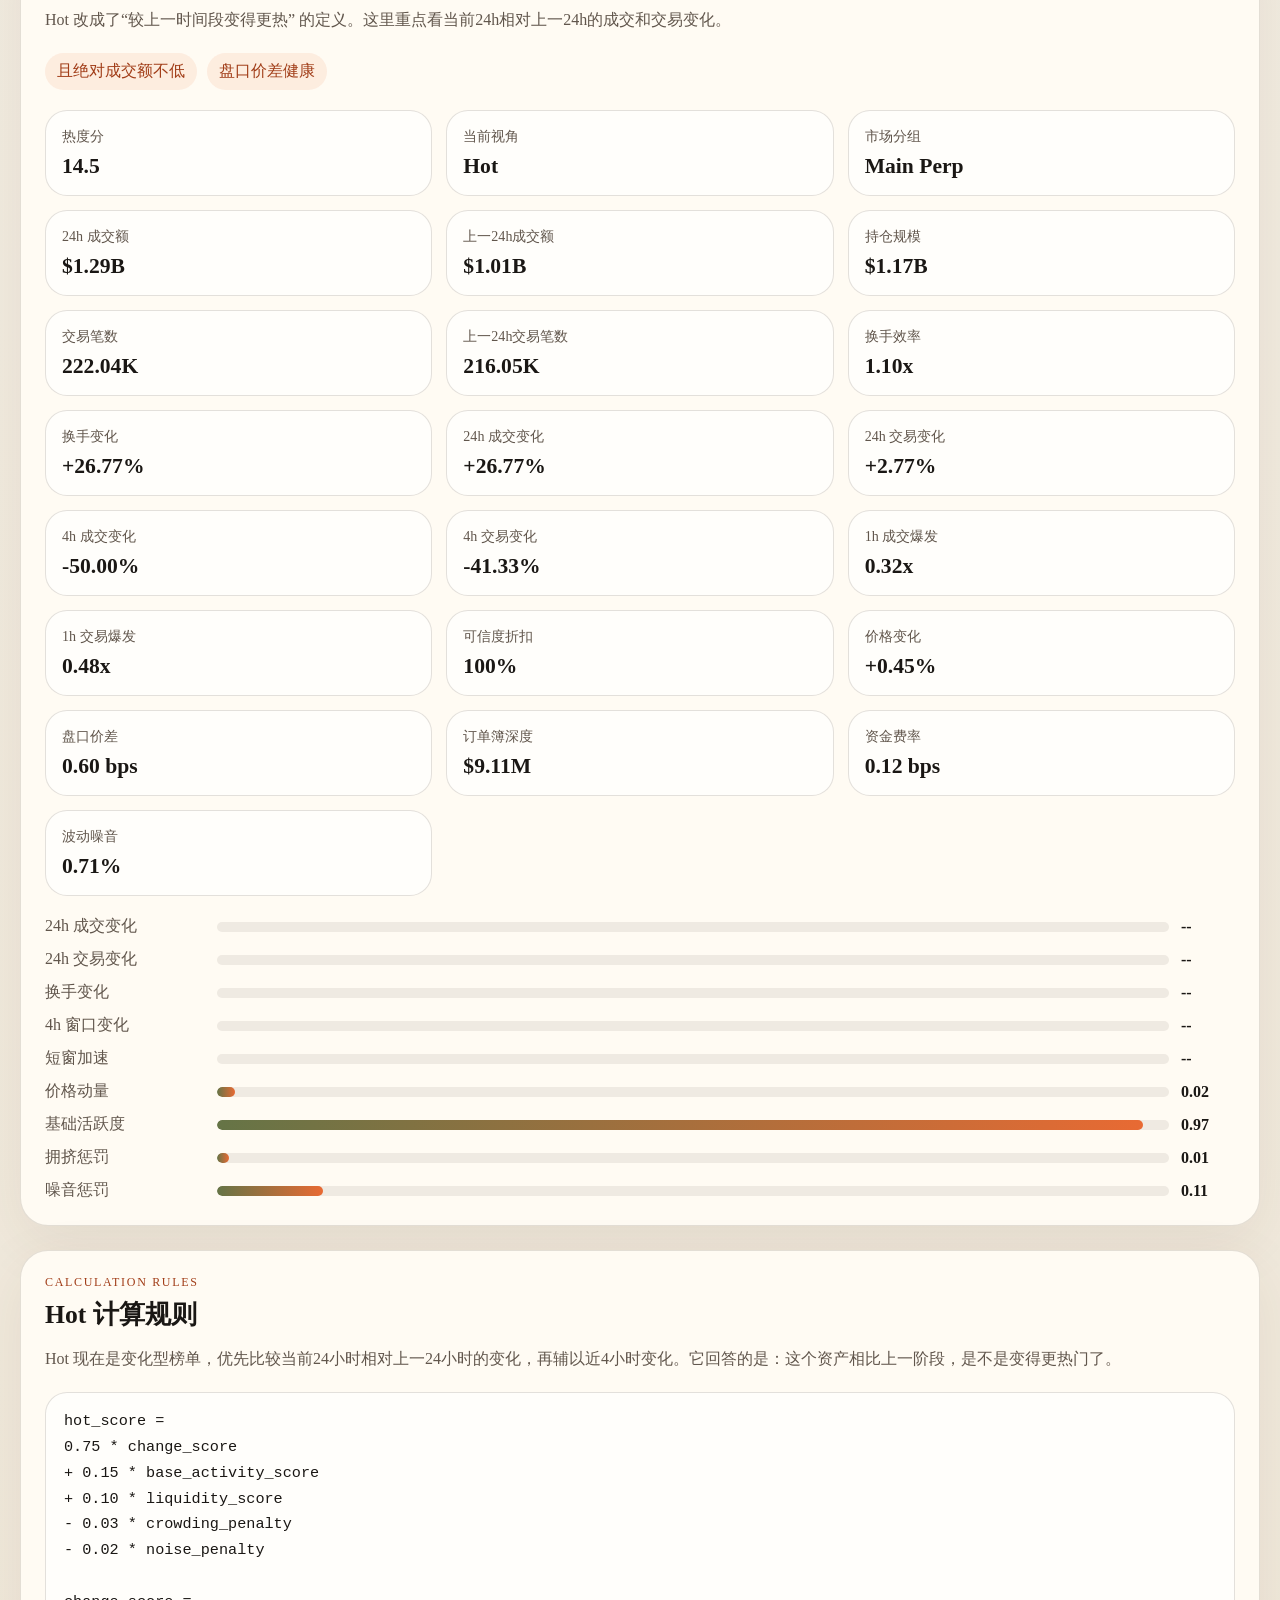
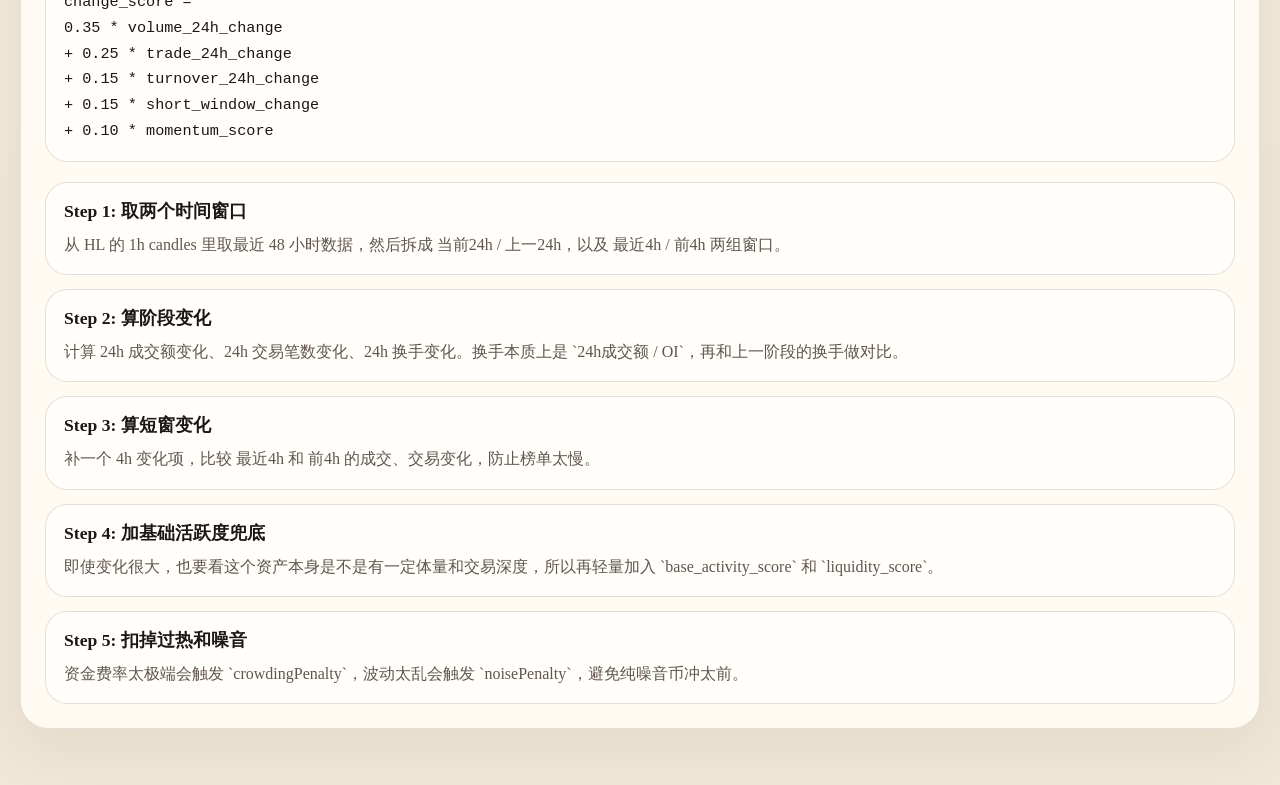
==== commit 2c6f38ee: "feat: show ranking rules in demo page" ====
--- a/public/index.html
+++ b/public/index.html
@@ -84,6 +84,18 @@
           这里会展示单个合约的得分拆解、原始指标和为什么它会被判定为“热门”。
         </div>
       </section>
+
+      <section class="panel calc-panel">
+        <div class="panel-head">
+          <div>
+            <p class="kicker">Calculation Rules</p>
+            <h2 id="calcTitle">当前计算规则</h2>
+          </div>
+        </div>
+        <div id="calcContent" class="calc-content empty">
+          这里会展示当前榜单视角的计算规则、公式和分步骤说明。
+        </div>
+      </section>
     </div>
 
     <script src="./app.js"></script>
--- a/public/style.css
+++ b/public/style.css
@@ -390,13 +390,65 @@
   margin-top: 24px;
 }
 
+.calc-panel {
+  margin-top: 24px;
+}
+
 .detail-content {
   display: grid;
   gap: 20px;
 }
 
-.detail-content.empty {
-  color: var(--ink-soft);
+.detail-content.empty,
+.calc-content.empty {
+  color: var(--ink-soft);
+}
+
+.calc-content {
+  display: grid;
+  gap: 20px;
+}
+
+.calc-formula {
+  padding: 16px 18px;
+  border-radius: 22px;
+  background: rgba(255, 255, 255, 0.62);
+  border: 1px solid var(--line);
+  overflow-x: auto;
+}
+
+.calc-formula code {
+  white-space: pre-wrap;
+  font-size: 0.95rem;
+  line-height: 1.7;
+  color: var(--ink);
+}
+
+.calc-steps {
+  display: grid;
+  gap: 14px;
+}
+
+.calc-step {
+  padding: 16px 18px;
+  border-radius: 22px;
+  background: rgba(255, 255, 255, 0.62);
+  border: 1px solid var(--line);
+}
+
+.calc-step h3 {
+  margin-bottom: 8px;
+  font-size: 1.1rem;
+}
+
+.calc-step p {
+  color: var(--ink-soft);
+  line-height: 1.7;
+}
+
+.calc-step code {
+  font-size: 0.94rem;
+  color: var(--accent-deep);
 }
 
 .detail-grid {
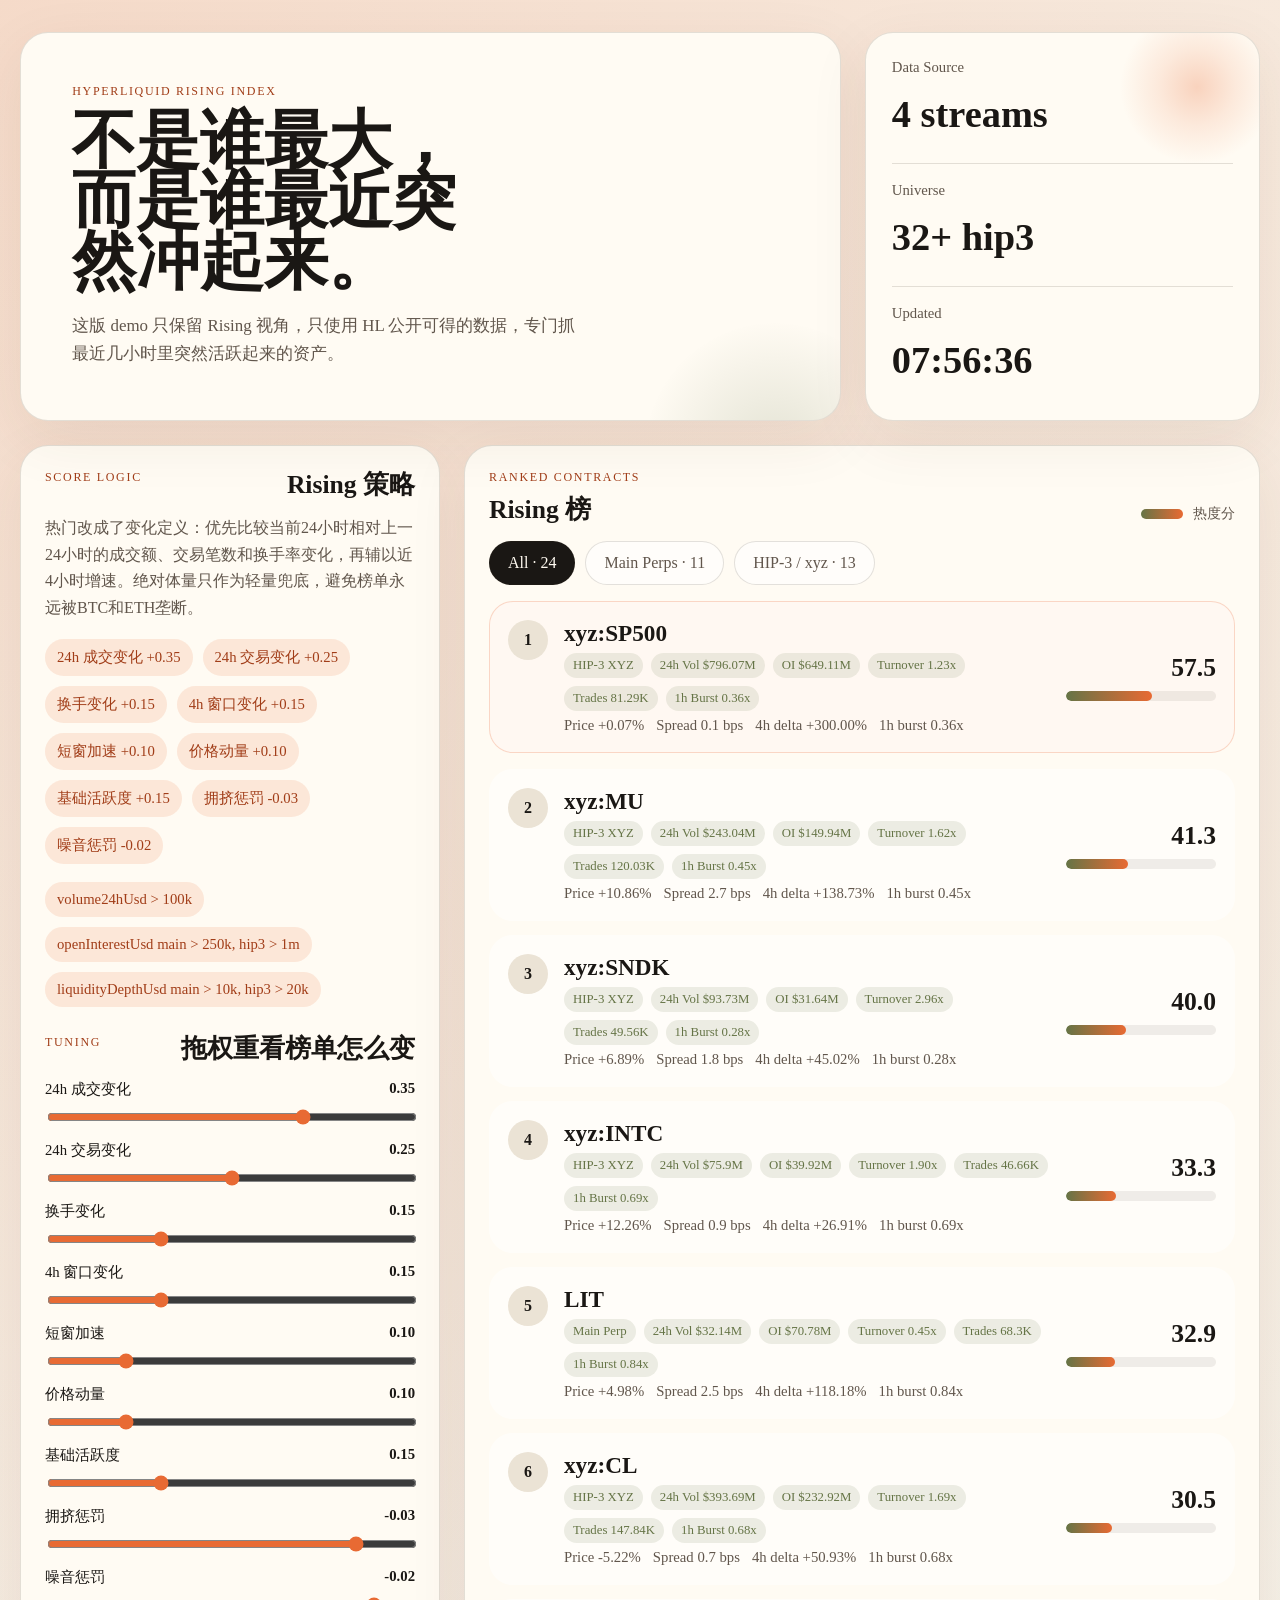
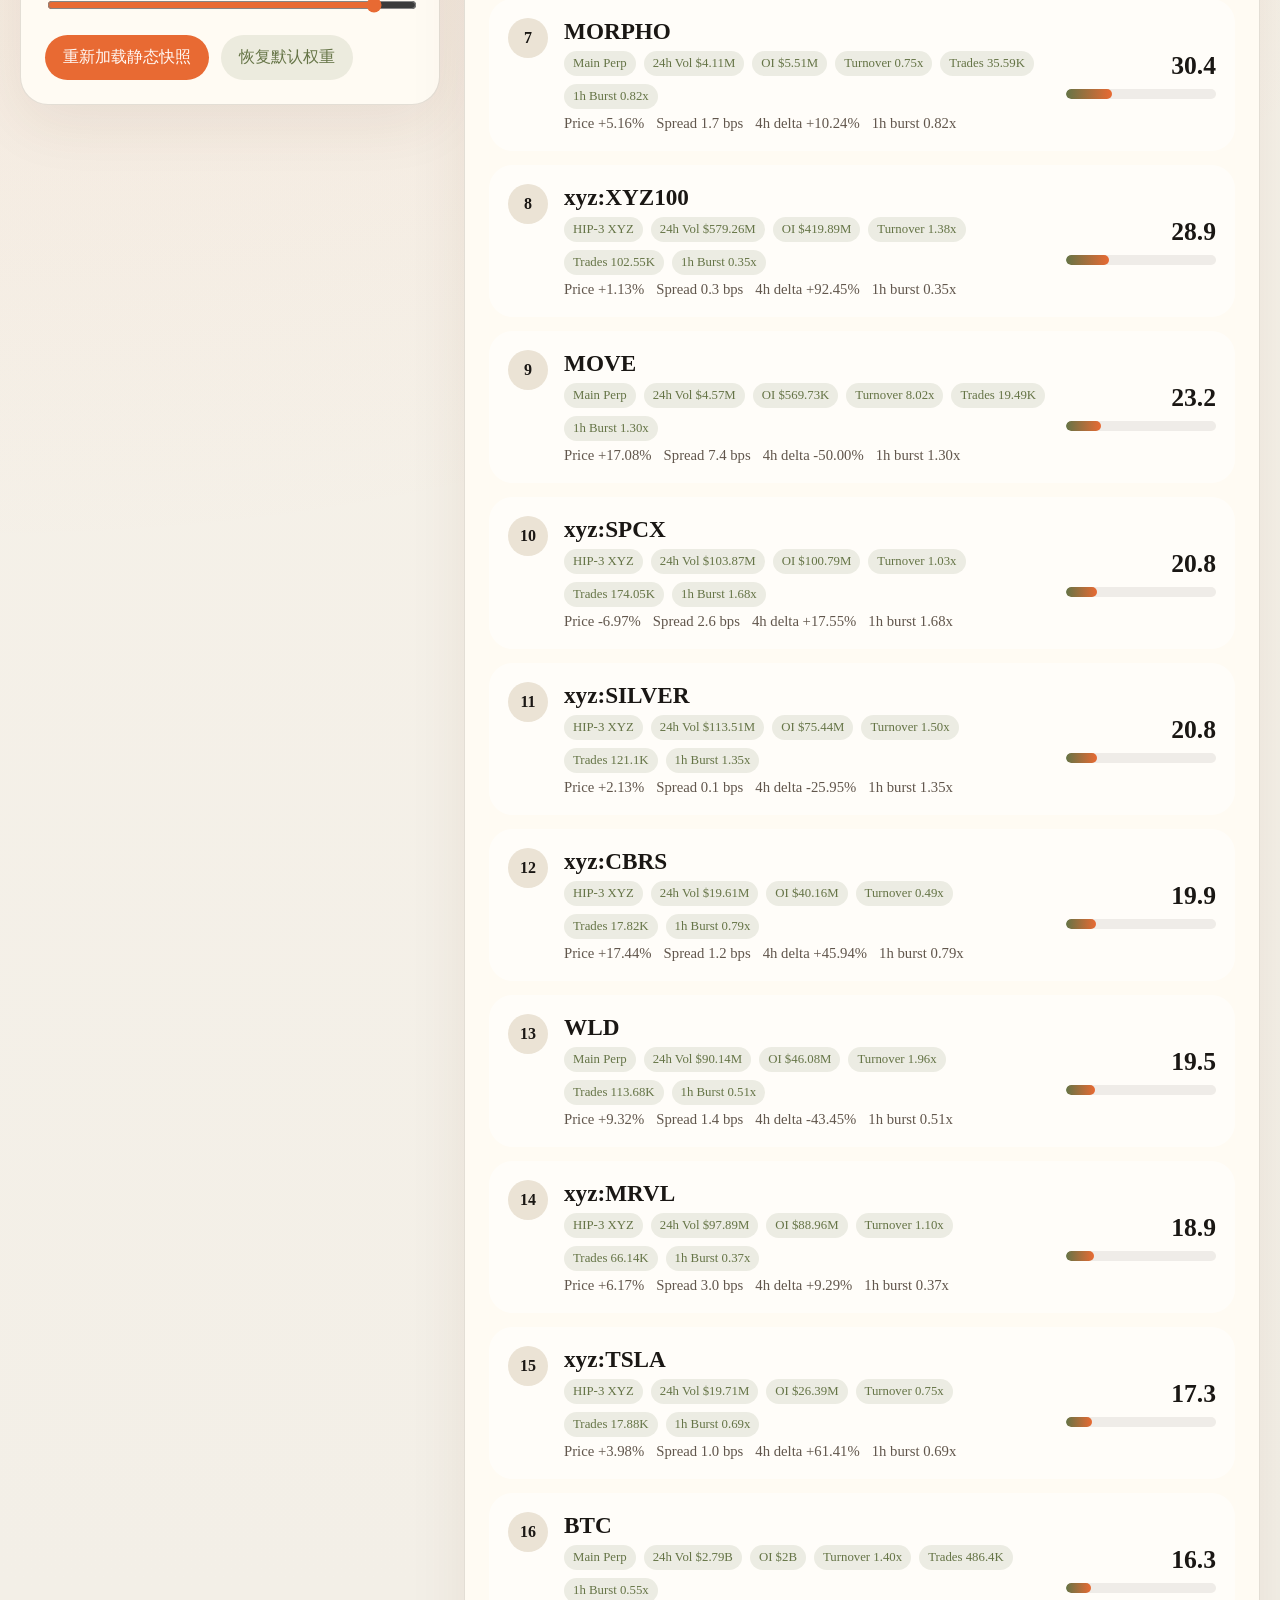
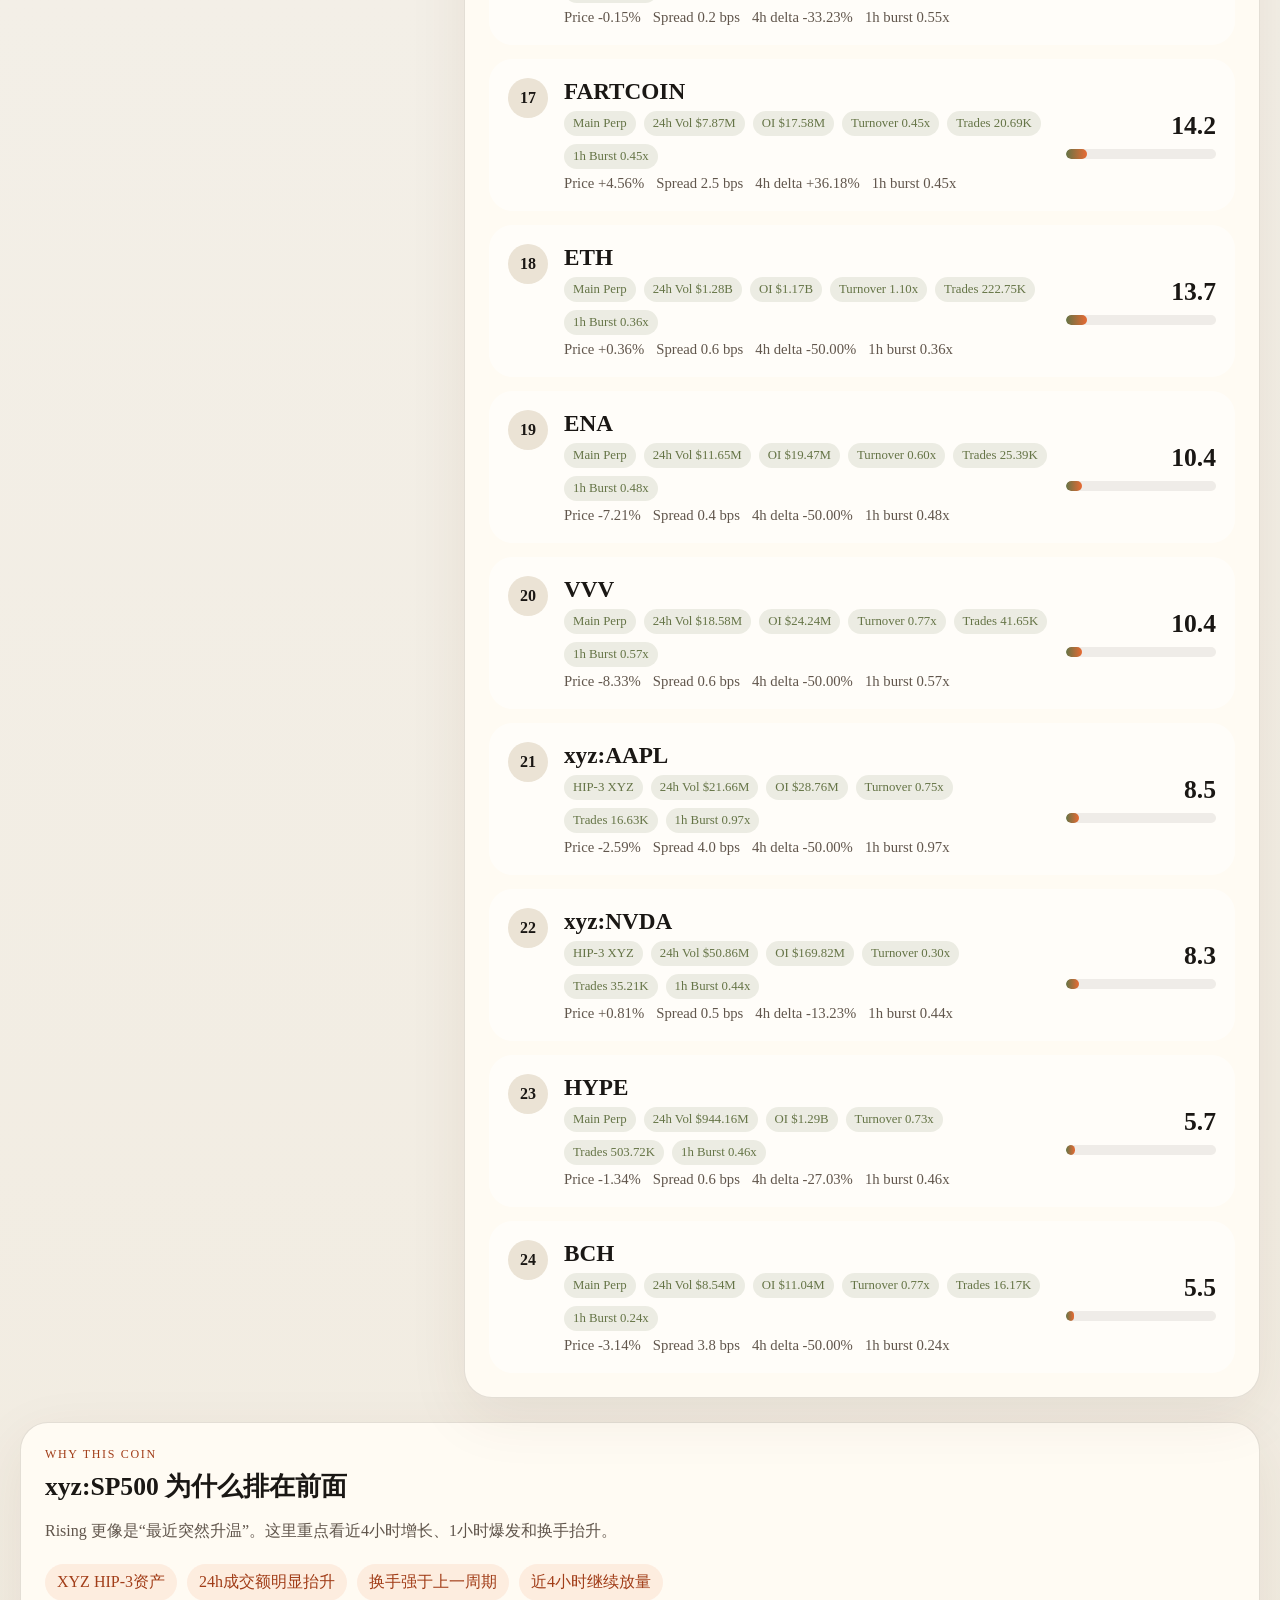
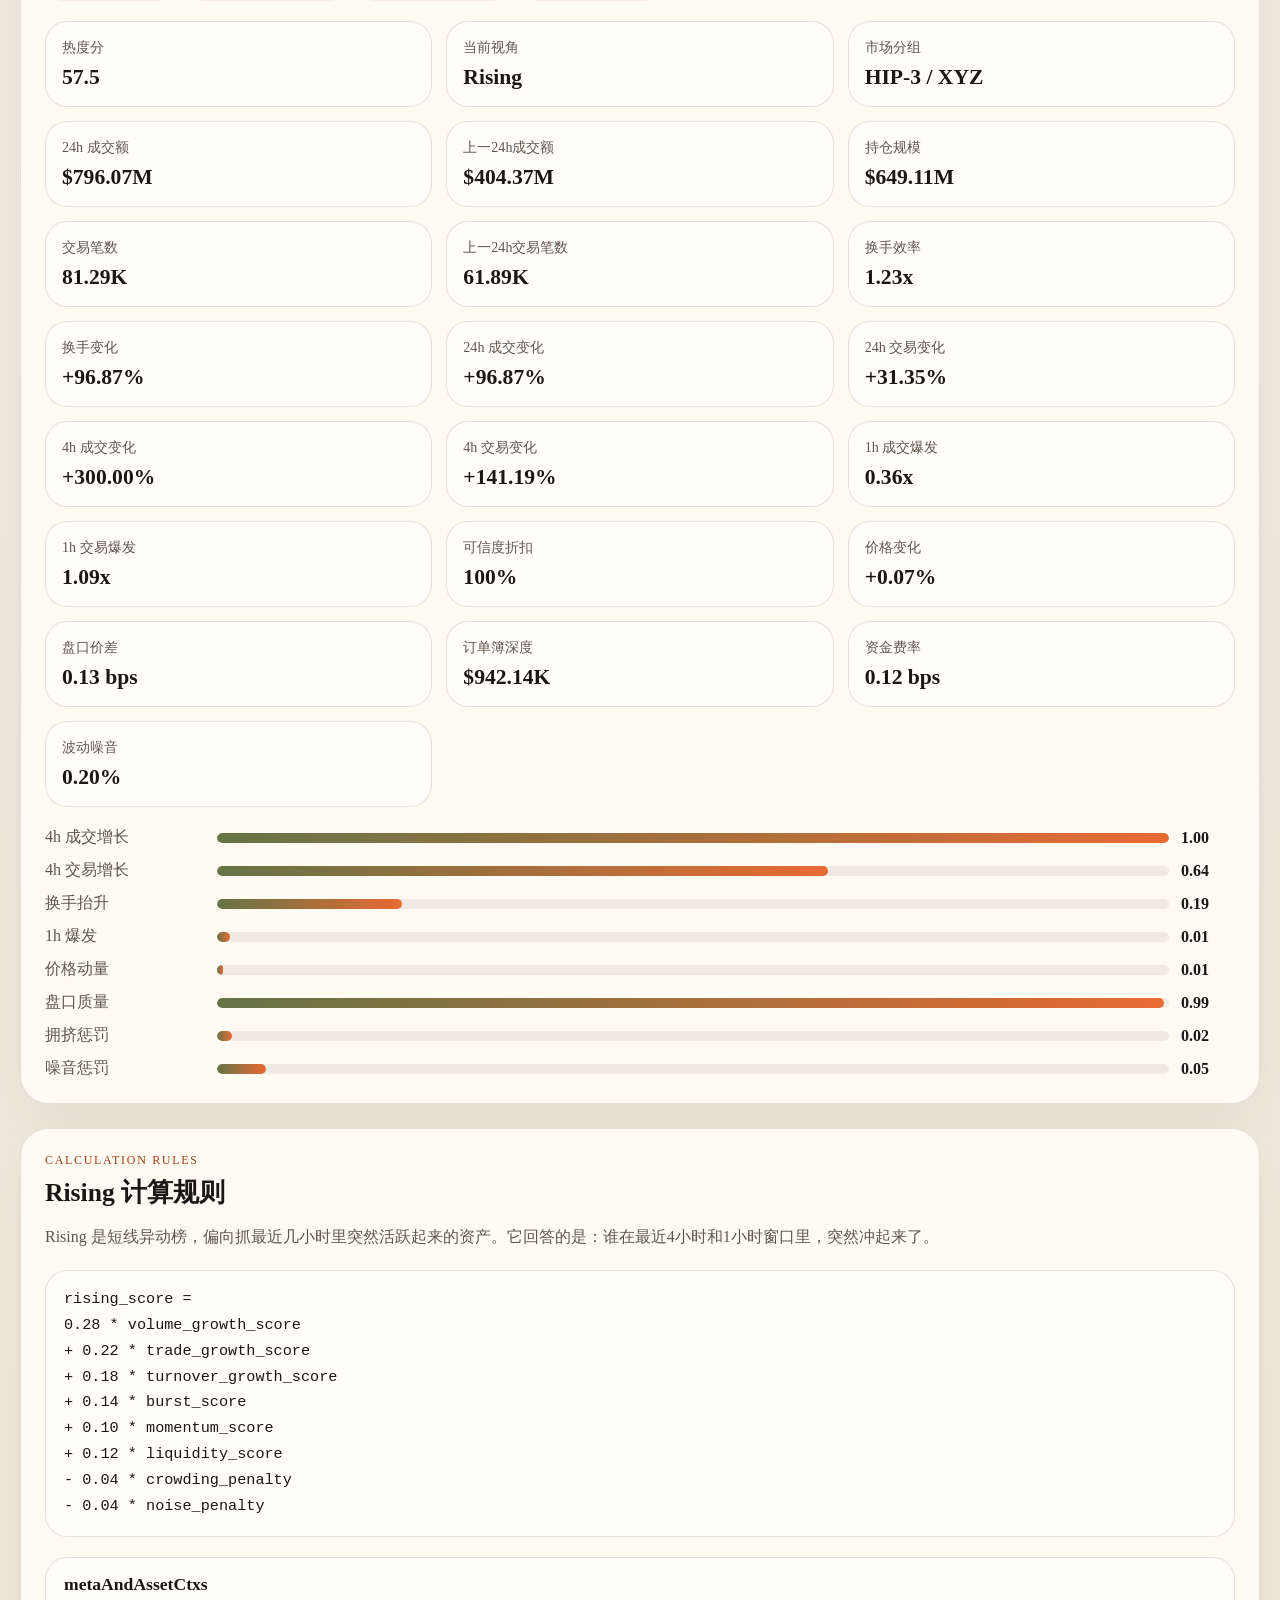
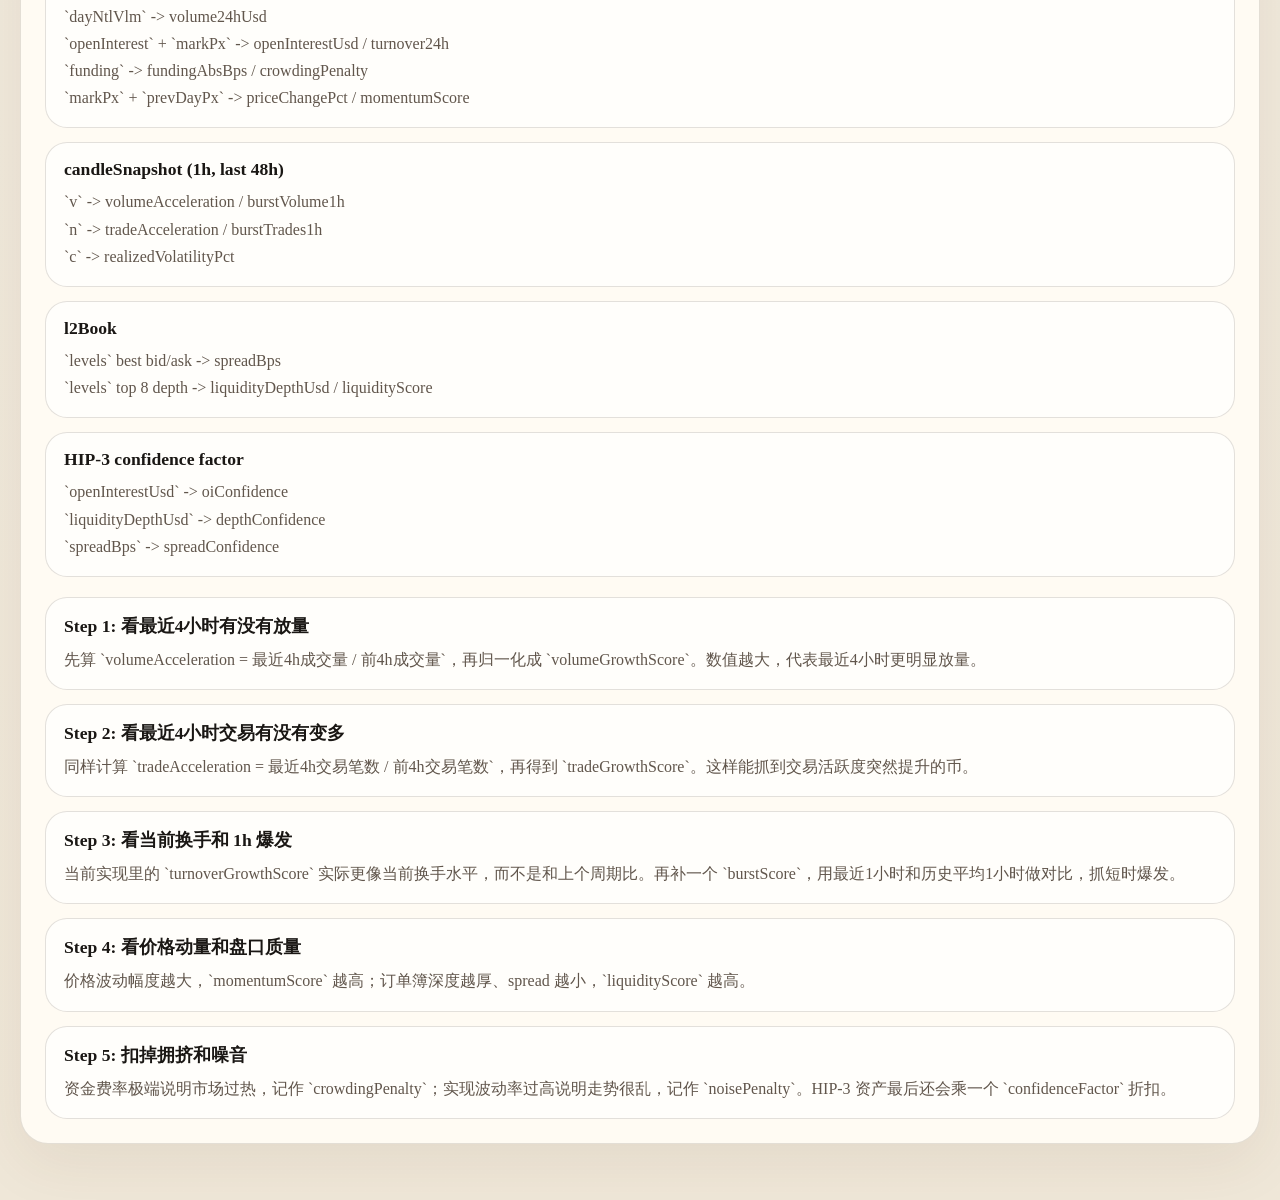
==== commit 99dbad54: "refactor: simplify demo to rising only" ====
--- a/public/index.html
+++ b/public/index.html
@@ -3,18 +3,17 @@
   <head>
     <meta charset="UTF-8" />
     <meta name="viewport" content="width=device-width, initial-scale=1.0" />
-    <title>HL Hot Score Demo</title>
+    <title>HL Rising Demo</title>
     <link rel="stylesheet" href="./style.css" />
   </head>
   <body>
     <div class="page-shell">
       <section class="hero">
         <div class="hero-copy">
-          <p class="eyebrow">Hyperliquid Heat Index</p>
-          <h1>热门不是大币榜，是市场正在把注意力堆上去的合约。</h1>
+          <p class="eyebrow">Hyperliquid Rising Index</p>
+          <h1>不是谁最大，而是谁最近突然冲起来。</h1>
           <p class="hero-text">
-            这版 demo 只使用 HL 公开可得的数据，把“当前窗口相对上一窗口的变化”做成一个可解释的热门分，
-            核心看成交额、交易笔数和换手率有没有明显升温。
+            这版 demo 只保留 Rising 视角，只使用 HL 公开可得的数据，专门抓最近几小时里突然活跃起来的资产。
           </p>
         </div>
         <div class="hero-card">
@@ -38,7 +37,7 @@
         <aside class="panel strategy-panel">
           <div class="panel-head">
             <p class="kicker">Score logic</p>
-            <h2>默认策略</h2>
+            <h2>Rising 策略</h2>
           </div>
           <p id="strategySummary" class="summary"></p>
           <div class="formula" id="formula"></div>
@@ -48,7 +47,6 @@
             <p class="kicker">Tuning</p>
             <h3>拖权重看榜单怎么变</h3>
           </div>
-          <div id="viewTabs" class="segment-tabs"></div>
           <div id="sliders" class="sliders"></div>
 
           <div class="actions">
@@ -61,7 +59,7 @@
           <div class="panel-head">
             <div>
               <p class="kicker">Ranked contracts</p>
-              <h2>热门榜</h2>
+              <h2>Rising 榜</h2>
             </div>
             <div class="legend">
               <span class="legend-bar"></span>
@@ -81,7 +79,7 @@
           </div>
         </div>
         <div id="detailContent" class="detail-content empty">
-          这里会展示单个合约的得分拆解、原始指标和为什么它会被判定为“热门”。
+          这里会展示单个合约的得分拆解、原始指标和为什么它会被判定为“Rising”。
         </div>
       </section>
 
@@ -89,11 +87,11 @@
         <div class="panel-head">
           <div>
             <p class="kicker">Calculation Rules</p>
-            <h2 id="calcTitle">当前计算规则</h2>
+            <h2 id="calcTitle">Rising 计算规则</h2>
           </div>
         </div>
         <div id="calcContent" class="calc-content empty">
-          这里会展示当前榜单视角的计算规则、公式和分步骤说明。
+          这里会展示 Rising 的计算规则、HL 字段映射和分步骤说明。
         </div>
       </section>
     </div>
--- a/public/style.css
+++ b/public/style.css
@@ -429,6 +429,11 @@
   gap: 14px;
 }
 
+.calc-fields {
+  display: grid;
+  gap: 14px;
+}
+
 .calc-step {
   padding: 16px 18px;
   border-radius: 22px;
@@ -451,6 +456,10 @@
   color: var(--accent-deep);
 }
 
+.calc-field code {
+  font-size: 0.94rem;
+}
+
 .detail-grid {
   display: grid;
   grid-template-columns: repeat(3, minmax(0, 1fr));
